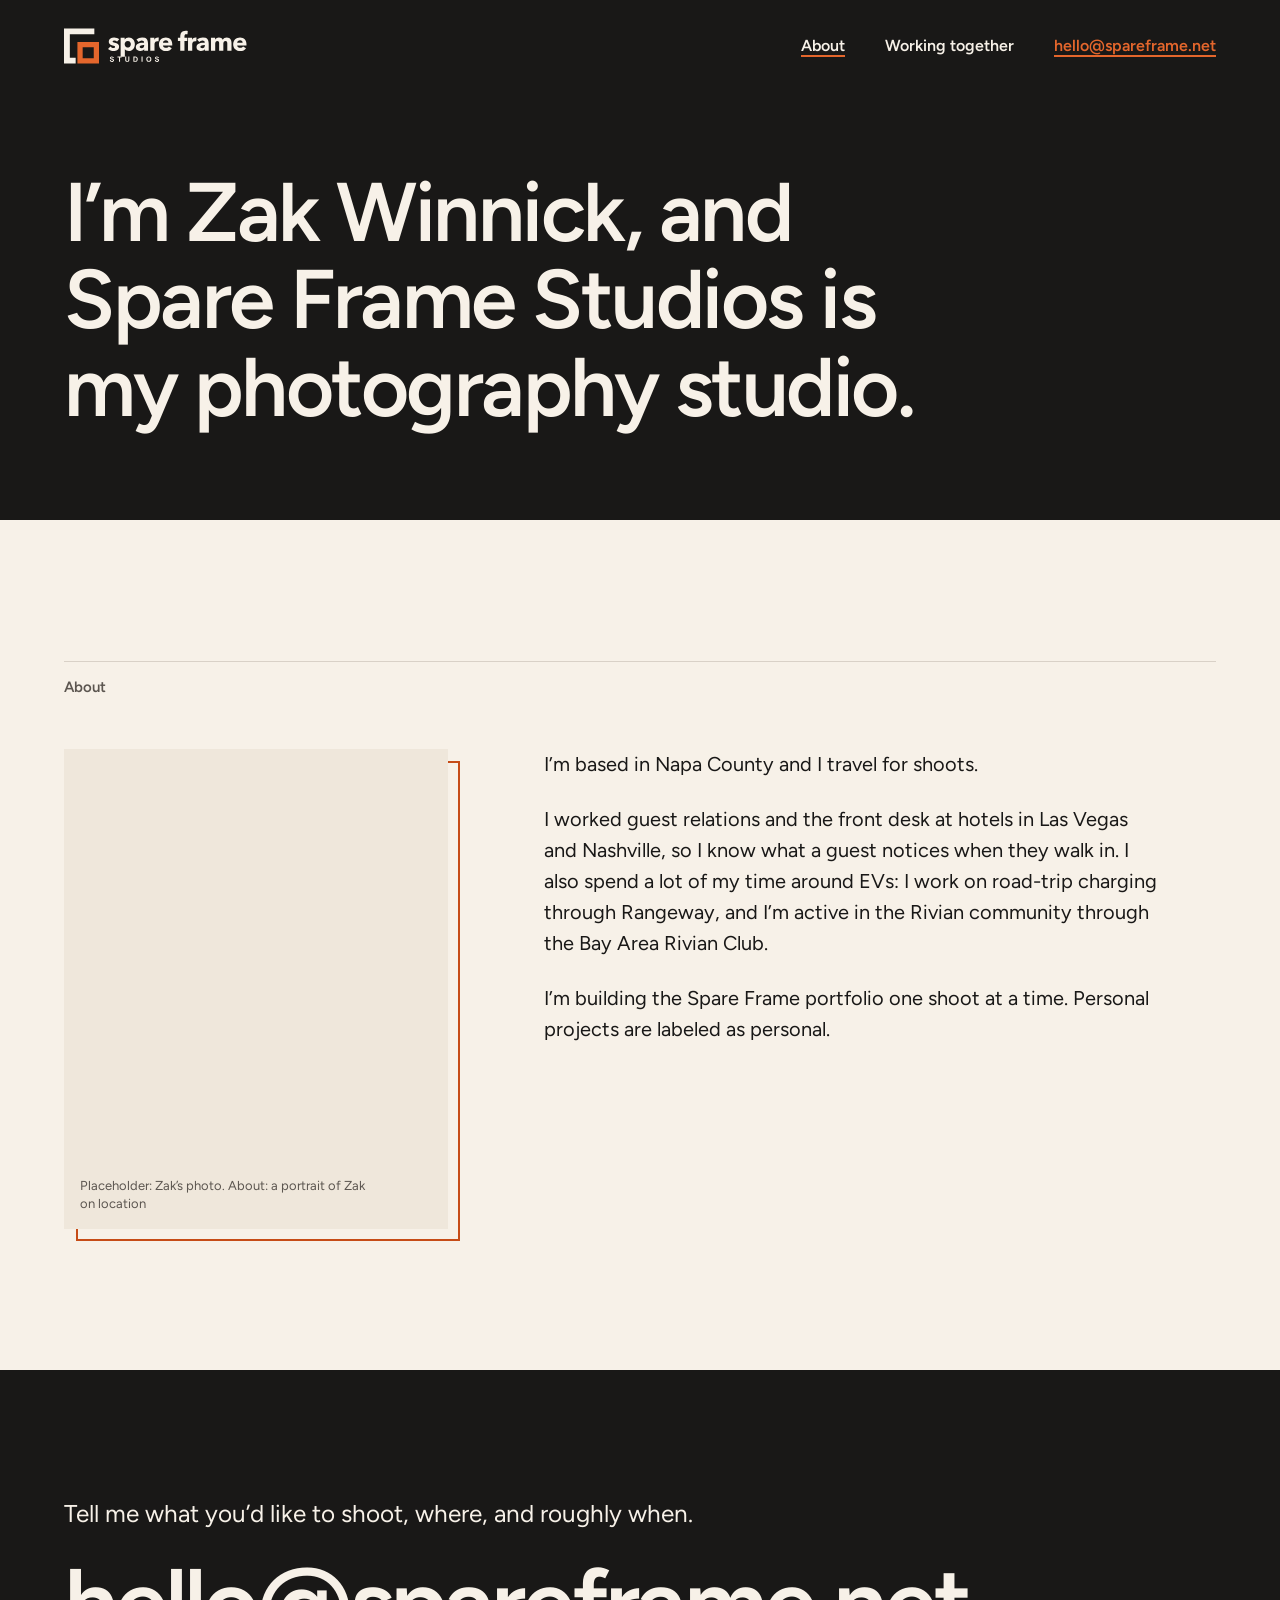
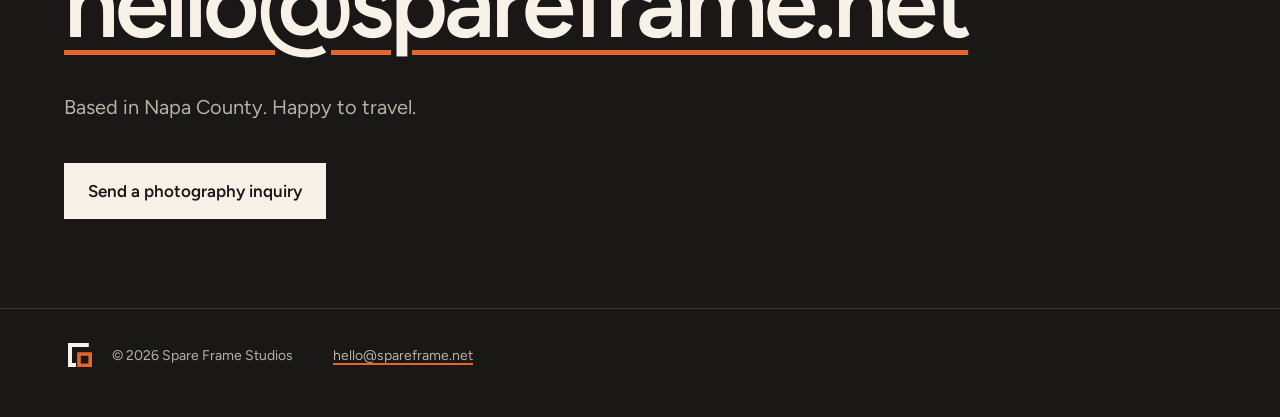
==== about.html @ 6619cd78 "Rebuild photography site as four pages Home, About, Working together (rates) and Work (unlinked, noi" ====
<!doctype html>
<html lang="en">
<head>
<meta charset="utf-8">
<meta name="viewport" content="width=device-width, initial-scale=1">
<meta name="theme-color" content="#191817">
<title>About | Spare Frame Studios</title>
<meta name="description" content="Zak Winnick is the photographer behind Spare Frame Studios. Based in Napa County, traveling for shoots.">
<meta property="og:title" content="About | Spare Frame Studios">
<meta property="og:description" content="Zak Winnick is the photographer behind Spare Frame Studios. Based in Napa County, traveling for shoots.">
<meta property="og:type" content="website">
<meta property="og:url" content="https://spareframe.net/about.html">
<link rel="canonical" href="https://spareframe.net/about.html">
<link rel="icon" href="assets/favicon.svg" type="image/svg+xml">
<link rel="alternate icon" href="assets/favicon.ico" sizes="any">
<link rel="apple-touch-icon" href="assets/apple-touch-icon.png">
<link rel="preload" href="assets/fonts/figtree.woff2" as="font" type="font/woff2" crossorigin>
<link rel="stylesheet" href="photography.css">
</head>
<body class="sf">
<a class="skip" href="#main">Skip to content</a>

<!-- Photo slots. Each empty slot is a <figure class="slot" data-slot="subject" aria-hidden="true"> holding a <div> with a label.
     To fill one: replace the whole <div>...</div> with <img src="assets/photos/..." alt="what the photo shows">, and remove aria-hidden.
     Add loading="lazy" to every photo below the top of the page. -->

<div class="ground" data-theme="dark">
  <header class="wrap head">
    <a class="head-logo" href="index.html" aria-label="Spare Frame Studios home"><img src="assets/logo-reverse.svg" alt="" width="194" height="38"></a>
    <nav class="head-nav" aria-label="Main">
      <a href="about.html" aria-current="page">About</a>
      <a href="working-together.html">Working together</a>
    </nav>
    <a class="head-mail" href="mailto:hello@spareframe.net">hello@spareframe.net</a>
  </header>

  <section class="wrap page-head" id="top">
    <h1 class="sf-display">I’m Zak Winnick, and Spare Frame Studios is my photography studio.</h1>
  </section>
</div>

<main id="main">
  <section class="wrap sec" aria-labelledby="about-title">
    <h2 class="sf-label" id="about-title">About</h2>
    <div class="about-grid">
      <figure class="slot slot--portrait" data-slot="About: a portrait of Zak on location" aria-hidden="true"><div><span>Placeholder: Zak’s photo. About: a portrait of Zak on location</span></div></figure>
      <div class="about-text">
        <p>I’m based in Napa County and I travel for shoots.</p>
        <p>I worked guest relations and the front desk at hotels in Las Vegas and Nashville, so I know what a guest notices when they walk in. I also spend a lot of my time around EVs: I work on road-trip charging through Rangeway, and I’m active in the Rivian community through the Bay Area Rivian Club.</p>
        <p>I’m building the Spare Frame portfolio one shoot at a time. Personal projects are labeled as personal.</p>
      </div>
    </div>
  </section>
</main>

<div class="ground contact-ground" data-theme="dark">
  <section class="wrap contact" aria-labelledby="contact-title">
    <h2 class="sf-step" id="contact-title">Tell me what you’d like to shoot, where, and roughly when.</h2>
    <a class="sf-email" href="mailto:hello@spareframe.net?subject=Photography%20inquiry">hello@spareframe.net</a>
    <p class="near">Based in Napa County. Happy to travel.</p>
    <a class="btn" href="https://studio.spareframe.net/">Send a photography inquiry</a>
  </section>
  <footer class="wrap foot sf-small">
    <div class="foot-brand"><img src="assets/mark-reverse.svg" alt="" width="32" height="32"><span>© 2026 Spare Frame Studios</span></div>
    <a href="mailto:hello@spareframe.net">hello@spareframe.net</a>
  </footer>
</div>
</body>
</html>
---- photography.css ----
/* Spare Frame Studios: photography site. The first block is the brand tokens, generated from the design system; the rest is the page. */
@font-face { font-family: "Figtree"; src: url("assets/fonts/figtree.woff2") format("woff2"); font-weight: 300 900; font-style: normal; font-display: swap; }
:root, [data-theme="light"] {
  --ink: #191817;
  --cream: #f7f1e8;
  --orange: #c64c17;
  --orange-light: #e4662c;
  --surface: var(--cream);
  --surface-raised: #efe7db;
  --text: var(--ink);
  --text-muted: #5c5650;
  --accent: var(--orange);
  --on-accent: #ffffff;
  --rule: #d9d1c7;
  --focus: var(--orange);
}
[data-theme="dark"] {
  --surface: var(--ink);
  --surface-raised: #24221f;
  --text: var(--cream);
  --text-muted: #b9b0a4;
  --accent: var(--orange-light);
  --on-accent: var(--ink);
  --rule: #3a3734;
  --focus: var(--orange-light);
}
:root {
  --space-1: 4px;
  --space-2: 8px;
  --space-3: 16px;
  --space-4: 24px;
  --space-5: 40px;
  --space-6: 64px;
  --space-7: 104px;
  --space-8: 160px;
  --radius-none: 0px;
  --radius-md: 8px;
  --line-hair: 1px;
  --line-control: 2px;
  --line-rule: 8px;
  --line-frame: 12px;
  --font-sans: Figtree, "Avenir Next", Avenir, Arial, sans-serif;
}
.sf-display { font-family: var(--font-sans); font-size: 88px; line-height: 1.05; font-weight: 600; letter-spacing: -0.03em; }
.sf-email { font-family: var(--font-sans); font-size: 112px; line-height: 1; font-weight: 600; letter-spacing: -0.04em; }
.sf-lead-2 { font-family: var(--font-sans); font-size: 48px; line-height: 1.04; font-weight: 600; letter-spacing: -0.028em; }
.sf-lead-3 { font-family: var(--font-sans); font-size: 28px; line-height: 1.15; font-weight: 600; letter-spacing: -0.015em; }
.sf-quote { font-family: var(--font-sans); font-size: 46px; line-height: 1.16; font-weight: 500; letter-spacing: -0.022em; }
.sf-body { font-family: var(--font-sans); font-size: 20px; line-height: 1.55; font-weight: 400; }
.sf-step { font-family: var(--font-sans); font-size: 26px; line-height: 1.35; font-weight: 400; }
.sf-label { font-family: var(--font-sans); font-size: 15px; line-height: 1.3; font-weight: 600; }
.sf-small { font-family: var(--font-sans); font-size: 14px; line-height: 1.5; font-weight: 400; }

/* Spare Frame Studios: photography site. Components. Tokens come first in photography.css. */
.sf, .sf *, .sf *::before, .sf *::after { box-sizing: border-box; }
html { overflow-x: clip; }
.sf { margin: 0; background: var(--surface); color: var(--text); font-family: var(--font-sans); font-size: 20px; line-height: 1.55; -webkit-font-smoothing: antialiased; text-rendering: optimizeLegibility; overflow-x: clip; --pad: clamp(20px, 5vw, var(--space-6)); --gap: clamp(72px, 11vw, var(--space-8)); --cross: clamp(72px, 12vw, 176px); }
.sf img { display: block; max-width: 100%; }
:where(.sf) a { color: inherit; text-decoration: underline; text-decoration-color: var(--accent); text-decoration-thickness: 2px; text-underline-offset: .22em; }
:where(.sf) :where(h1, h2, h3, p, ol, ul, figure) { margin: 0; }
.sf :focus-visible { outline: var(--line-control) solid var(--focus); outline-offset: 3px; }
.ground { background: var(--surface); color: var(--text); }
.wrap { max-width: 1440px; margin-inline: auto; padding-inline: var(--pad); }
.skip { position: absolute; left: var(--space-3); top: -80px; z-index: 10; padding: var(--space-3) var(--space-4); background: var(--cream); color: var(--ink); font-weight: 600; }
.skip:focus { top: var(--space-3); }

/* Fluid sizes that top out at the token values */
.sf-display { font-size: clamp(2.5rem, 6.5vw, 5.5rem); text-wrap: balance; }
.sf-email { font-size: clamp(1.5rem, 7.6vw, 7rem); }
.sf-lead-2 { font-size: clamp(1.75rem, 3.5vw, 3rem); }
.sf-lead-3 { font-size: clamp(1.3rem, 2vw, 1.75rem); }
.sf-quote { font-size: clamp(1.6rem, 3.3vw, 2.875rem); text-wrap: pretty; }
.sf-step { font-size: clamp(1.2rem, 1.9vw, 1.625rem); }
.sf-label { color: var(--text-muted); }

/* Photo frame: a fixed-ratio slot with the offset line behind it, like the mark. Until a photo drops in it shows a flat face and a small label. */
.slot { position: relative; aspect-ratio: 3 / 2; }
.slot--portrait { aspect-ratio: 4 / 5; }
.slot::before { content: ""; position: absolute; inset: 0; border: var(--line-control) solid var(--accent); transform: translate(var(--line-frame), var(--line-frame)); }
.slot > * { position: relative; width: 100%; height: 100%; background: var(--surface-raised); object-fit: cover; }
.slot > div { display: flex; align-items: flex-end; padding: var(--space-3); }
.slot span { max-width: 22em; font-size: 13px; line-height: 1.4; color: var(--text-muted); }

/* Header: the logo, two page links and the address. No menu button; on phones the links drop to a second row. */
.head { display: flex; flex-wrap: wrap; align-items: center; justify-content: space-between; gap: 0 var(--space-5); padding-block: var(--space-4); }
.head-logo { display: block; line-height: 0; }
.head-logo img { height: 38px; width: auto; }
.head-nav { display: flex; flex-wrap: wrap; align-items: center; gap: 0 var(--space-5); margin-left: auto; }
.head-nav, .head-mail { font-size: 16px; font-weight: 600; }
.head-nav a, .head-mail { display: inline-flex; align-items: center; min-height: 44px; }
.head-nav a { text-decoration-color: transparent; }
.head-nav a:hover, .head-nav a[aria-current="page"] { text-decoration-color: var(--accent); }
.head-mail { color: var(--accent); }

/* Inner pages open with the header and one headline on ink */
.page-head { padding-block: clamp(40px, 6vw, 88px) clamp(48px, 7vw, 104px); }
.page-head h1 { max-width: 14em; }

/* Hero: the line, the intro, then one band of three photos that crosses from the ink onto the cream */
.hero { display: flow-root; padding-top: clamp(40px, 6vw, 88px); }
.hero .sf-label { color: var(--accent); margin-bottom: var(--space-4); }
.hero h1 { max-width: 13em; }
.hero-text { max-width: 31em; margin-top: clamp(28px, 3.5vw, 48px); }
.btn { display: inline-flex; align-items: center; justify-content: center; min-height: 56px; margin-top: var(--space-5); padding: 0 var(--space-4); background: var(--text); color: var(--surface); font-size: 17px; font-weight: 600; text-decoration: none; transition: background-color .2s ease; }
.btn:hover { background: var(--accent); color: var(--on-accent); }
.strip { position: relative; display: grid; grid-template-columns: repeat(3, minmax(0, 1fr)); margin-top: clamp(48px, 6vw, 88px); margin-bottom: calc(-1 * var(--cross)); }
.strip::before { content: ""; position: absolute; inset: 0; border: var(--line-control) solid var(--accent); transform: translate(var(--line-frame), var(--line-frame)); }
.strip .slot { aspect-ratio: 4 / 5; }
.strip .slot::before { content: none; }

/* Sections on cream */
.sec { padding-top: var(--gap); }
.sec > .sf-label { display: block; padding-top: var(--space-3); border-top: var(--line-hair) solid var(--rule); margin-bottom: clamp(28px, 4vw, 56px); }
.after-hero { padding-top: calc(var(--gap) + var(--cross)); }

/* What I shoot: three chapters of equal weight, the photo alternating sides like a photo book */
.chapters { list-style: none; padding: 0; display: grid; gap: clamp(64px, 8vw, 128px); }
.chapter { display: grid; grid-template-columns: minmax(0, 5fr) minmax(0, 7fr); gap: var(--space-6); align-items: center; }
.chapter--flip { grid-template-columns: minmax(0, 7fr) minmax(0, 5fr); }
.chapter--flip .slot { order: -1; }
.chapter-num { display: block; font-size: clamp(3rem, 6vw, 5.5rem); font-weight: 600; line-height: 1; letter-spacing: -0.04em; color: var(--accent); }
.chapter h3 { margin-top: var(--space-3); }
.chapter p { max-width: 27em; margin-top: var(--space-3); }
.chapter p + p { color: var(--text-muted); }
.films { margin-top: clamp(56px, 7vw, 104px); padding-top: var(--space-4); border-top: var(--line-hair) solid var(--rule); font-size: 18px; color: var(--text-muted); }

/* Who I work with */
.who p { max-width: 24em; }

/* About: a portrait frame and three paragraphs */
.about-grid { display: grid; grid-template-columns: minmax(0, 4fr) minmax(0, 1fr) minmax(0, 7fr); align-items: start; }
.about-grid .slot { grid-column: 1; }
.about-text { grid-column: 3; max-width: 31em; }
.about-text p + p { margin-top: 1.2em; }

/* Work: its own page, out of the menu until there are photographs. Three projects of six. */
.project + .project { margin-top: var(--gap); }
.work-title { display: flex; flex-wrap: wrap; align-items: baseline; gap: var(--space-3); margin-bottom: var(--space-5); }
.work-grid { display: grid; grid-template-columns: 1fr 1fr; gap: clamp(28px, 3vw, 44px); }
.work-grid .slot:first-child, .work-grid .slot:last-child { grid-column: 1 / -1; }

/* Working together: three rows and the small print. Rows, not cards. */
.rates { list-style: none; padding: 0; }
.rates li { display: grid; grid-template-columns: minmax(0, 5fr) minmax(0, 7fr); gap: var(--space-2) var(--space-6); align-items: baseline; padding-block: var(--space-4); border-top: var(--line-hair) solid var(--rule); }
.rates li:first-child { border-top: 0; padding-top: 0; }
.rates p { max-width: 30em; }
.fine { max-width: 62ch; margin-top: var(--space-5); padding-top: var(--space-4); border-top: var(--line-hair) solid var(--rule); font-size: 16px; color: var(--text-muted); }

/* How it works: three lines with large orange numerals */
.steps { list-style: none; padding: 0; counter-reset: s; }
.steps li { counter-increment: s; display: grid; grid-template-columns: clamp(64px, 12vw, 200px) minmax(0, 1fr); align-items: baseline; padding-block: var(--space-4); border-top: var(--line-hair) solid var(--rule); }
.steps li:first-child { border-top: 0; padding-top: 0; }
.steps li::before { content: counter(s); font-size: clamp(2.5rem, 5vw, 4rem); font-weight: 600; line-height: 1; letter-spacing: -0.03em; color: var(--accent); }
.steps p { max-width: 30em; }

/* Contact and footer, on ink */
.sf main { padding-bottom: var(--gap); }
.contact { padding-block: clamp(72px, 10vw, 152px) clamp(56px, 7vw, 104px); }
.contact .sf-email { display: inline-block; margin-top: var(--space-4); text-decoration-thickness: .055em; text-underline-offset: .13em; }
.contact .near { margin-top: var(--space-5); color: var(--text-muted); }
.foot { display: flex; flex-wrap: wrap; align-items: center; gap: var(--space-3) var(--space-5); padding-block: var(--space-4) var(--space-5); border-top: var(--line-hair) solid var(--rule); color: var(--text-muted); }
.foot-brand { display: flex; align-items: center; gap: var(--space-3); }
.foot-brand img { width: 32px; height: 32px; }
.foot a { display: inline-flex; align-items: center; min-height: 44px; }

@media (max-width: 820px) {
  .sf { font-size: 18px; }
  .head-logo img { height: 30px; }
  .head-nav, .head-mail { font-size: 15px; }
  .head-nav { gap: 0 var(--space-4); }
  .chapter, .chapter--flip { grid-template-columns: 1fr; gap: var(--space-4); }
  .chapter--flip .slot { order: 0; }
  .chapter .slot { margin-right: var(--line-frame); }
  .about-grid { grid-template-columns: 1fr; gap: var(--space-5); }
  .about-grid .slot { max-width: 78%; }
  .about-text { grid-column: 1; }
  .work-grid { grid-template-columns: 1fr; }
  .work-grid .slot { margin-right: var(--line-frame); }
  .rates li { grid-template-columns: 1fr; }
  .steps li { grid-template-columns: 56px minmax(0, 1fr); }
}

/* Phones: the strip stacks into three full-width photos of equal height */
@media (max-width: 600px) {
  .head { column-gap: var(--space-3); }
  .head-nav { order: 3; flex-basis: 100%; margin-left: 0; }
  .sf { --cross: 0px; }
  .strip { grid-template-columns: 1fr; margin-inline: calc(-1 * var(--pad)); }
  .strip::before { content: none; }
  .strip .slot { aspect-ratio: 3 / 2; }
}

@media (prefers-reduced-motion: reduce) {
  .sf *, .sf *::before, .sf *::after { transition: none !important; }
}
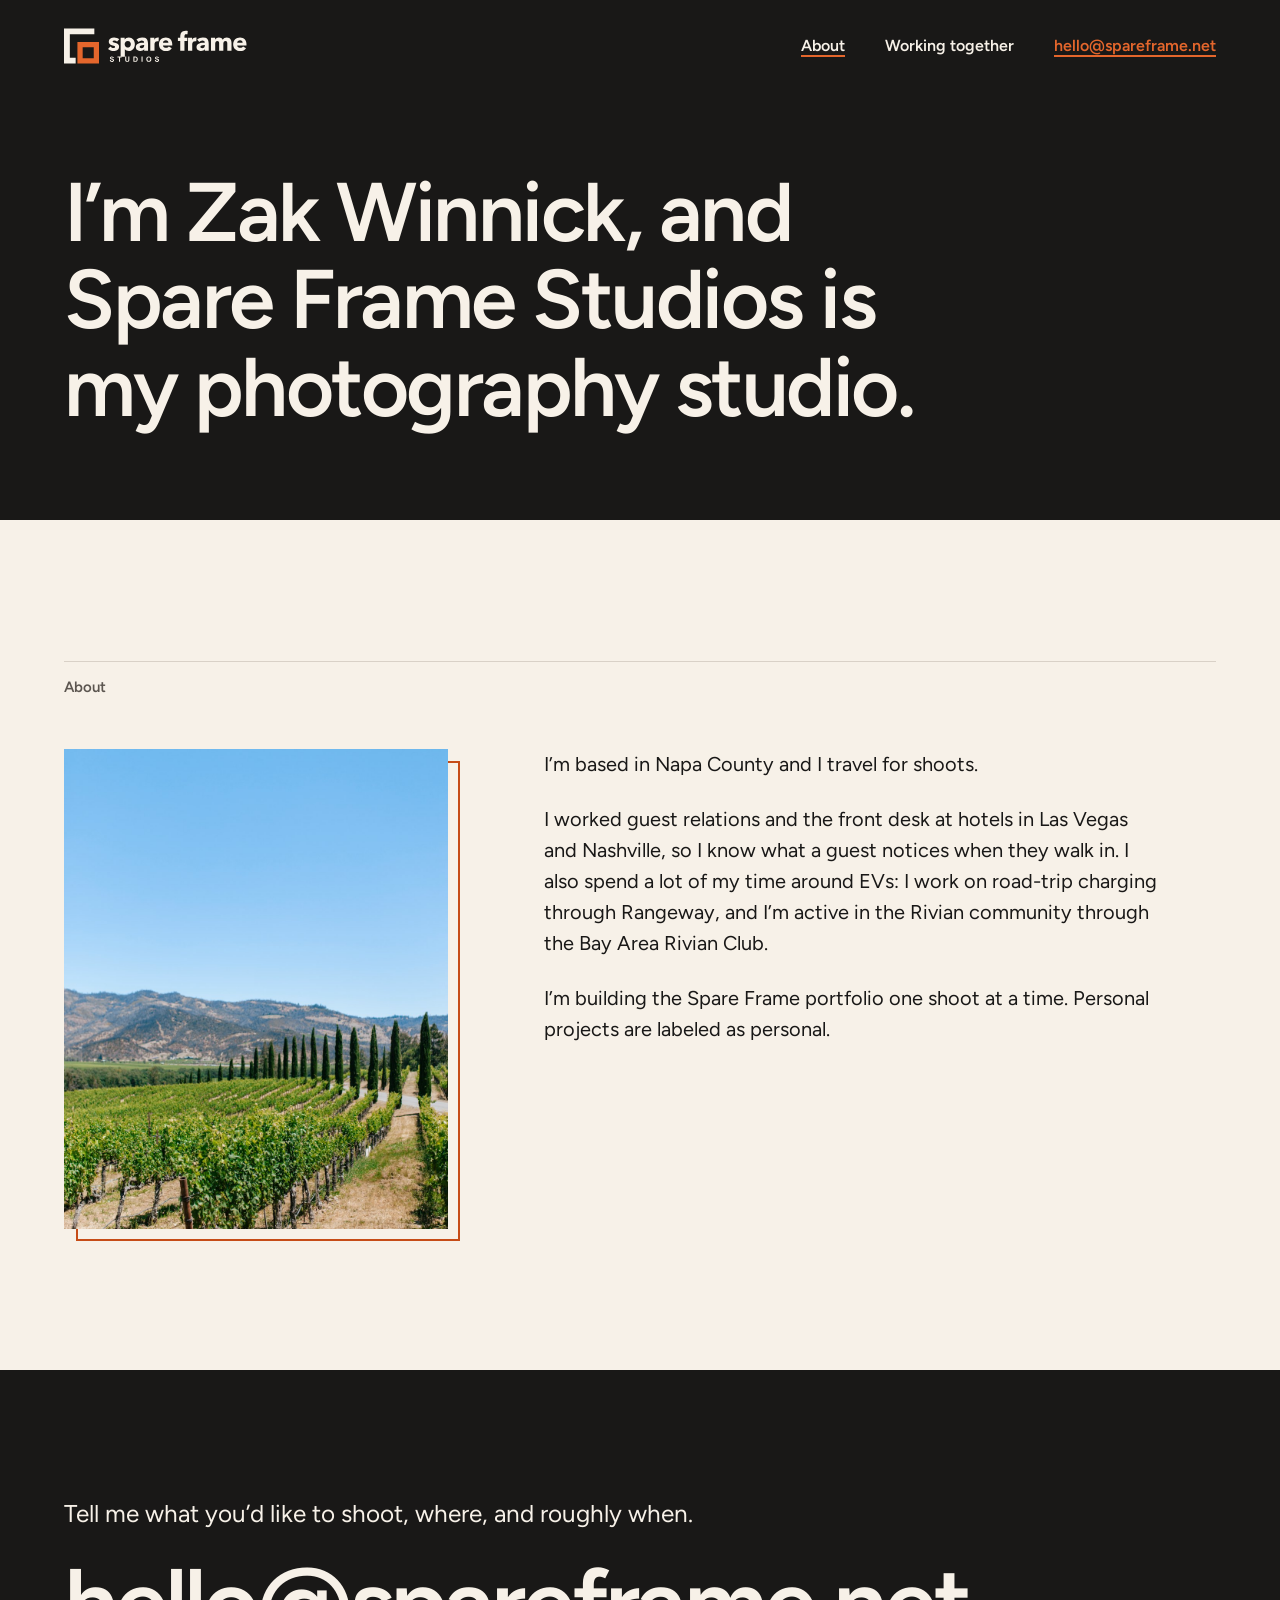
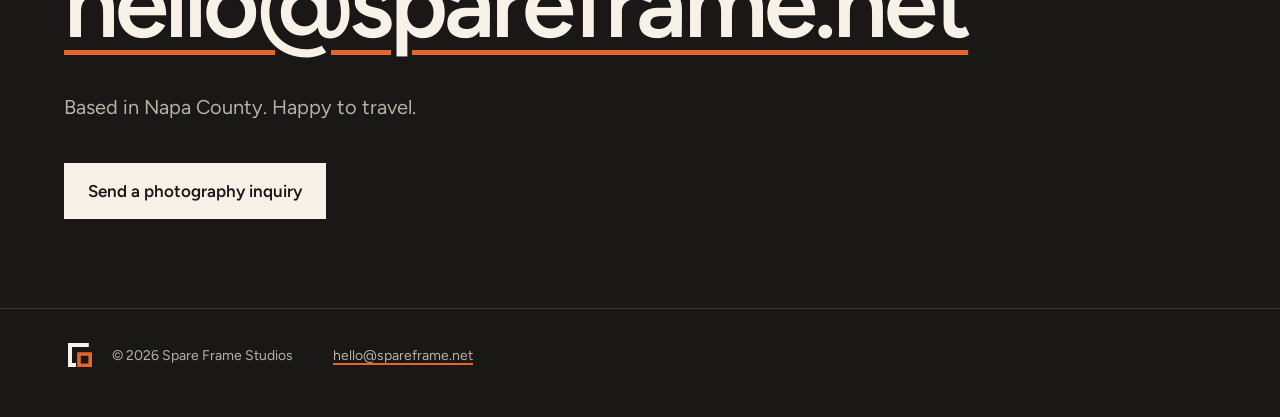
==== commit ff5e13af: "Redesign home page around photographs Split hero with the invitation line and a three-photo band, ch" ====
--- a/about.html
+++ b/about.html
@@ -20,9 +20,7 @@
 <body class="sf">
 <a class="skip" href="#main">Skip to content</a>
 
-<!-- Photo slots. Each empty slot is a <figure class="slot" data-slot="subject" aria-hidden="true"> holding a <div> with a label.
-     To fill one: replace the whole <div>...</div> with <img src="assets/photos/..." alt="what the photo shows">, and remove aria-hidden.
-     Add loading="lazy" to every photo below the top of the page. -->
+<!-- PLACEHOLDER PHOTO: the About image is a stand-in from Unsplash. Replace assets/photos/about.jpg with a portrait of Zak, update the alt text and delete data-placeholder. -->
 
 <div class="ground" data-theme="dark">
   <header class="wrap head">
@@ -43,7 +41,7 @@
   <section class="wrap sec" aria-labelledby="about-title">
     <h2 class="sf-label" id="about-title">About</h2>
     <div class="about-grid">
-      <figure class="slot slot--portrait" data-slot="About: a portrait of Zak on location" aria-hidden="true"><div><span>Placeholder: Zak’s photo. About: a portrait of Zak on location</span></div></figure>
+      <figure class="slot slot--portrait" data-slot="About: a portrait of Zak on location" data-placeholder="Unsplash: Lisha Riabinina"><img src="assets/photos/about.jpg" alt="Vineyard rows running toward hills in Napa Valley" width="1000" height="1250" loading="lazy" decoding="async"></figure>
       <div class="about-text">
         <p>I’m based in Napa County and I travel for shoots.</p>
         <p>I worked guest relations and the front desk at hotels in Las Vegas and Nashville, so I know what a guest notices when they walk in. I also spend a lot of my time around EVs: I work on road-trip charging through Rangeway, and I’m active in the Rivian community through the Bay Area Rivian Club.</p>
--- a/photography.css
+++ b/photography.css
@@ -54,7 +54,7 @@
 /* Spare Frame Studios: photography site. Components. Tokens come first in photography.css. */
 .sf, .sf *, .sf *::before, .sf *::after { box-sizing: border-box; }
 html { overflow-x: clip; }
-.sf { margin: 0; background: var(--surface); color: var(--text); font-family: var(--font-sans); font-size: 20px; line-height: 1.55; -webkit-font-smoothing: antialiased; text-rendering: optimizeLegibility; overflow-x: clip; --pad: clamp(20px, 5vw, var(--space-6)); --gap: clamp(72px, 11vw, var(--space-8)); --cross: clamp(72px, 12vw, 176px); }
+.sf { margin: 0; background: var(--surface); color: var(--text); font-family: var(--font-sans); font-size: 20px; line-height: 1.55; -webkit-font-smoothing: antialiased; text-rendering: optimizeLegibility; overflow-x: clip; --pad: clamp(20px, 5vw, var(--space-6)); --gap: clamp(72px, 11vw, var(--space-8)); --cross: clamp(96px, 13vw, 200px); --key: 56px; }
 .sf img { display: block; max-width: 100%; }
 :where(.sf) a { color: inherit; text-decoration: underline; text-decoration-color: var(--accent); text-decoration-thickness: 2px; text-underline-offset: .22em; }
 :where(.sf) :where(h1, h2, h3, p, ol, ul, figure) { margin: 0; }
@@ -96,36 +96,48 @@
 .page-head { padding-block: clamp(40px, 6vw, 88px) clamp(48px, 7vw, 104px); }
 .page-head h1 { max-width: 14em; }
 
-/* Hero: the line, the intro, then one band of three photos that crosses from the ink onto the cream */
-.hero { display: flow-root; padding-top: clamp(40px, 6vw, 88px); }
+/* Hero: the invitation on the left, one band of three tall photographs on the right, crossing from the ink onto the cream */
+.hero { display: grid; grid-template-columns: minmax(0, 5fr) minmax(0, 7fr); gap: clamp(32px, 5vw, 88px); align-items: end; padding-top: clamp(24px, 3vw, 48px); }
+.hero-copy { padding-bottom: clamp(40px, 5vw, 80px); }
 .hero .sf-label { color: var(--accent); margin-bottom: var(--space-4); }
-.hero h1 { max-width: 13em; }
-.hero-text { max-width: 31em; margin-top: clamp(28px, 3.5vw, 48px); }
+.hero h1 { font-size: clamp(1.75rem, 3.15vw, 3rem); line-height: 1.12; font-weight: 500; letter-spacing: -0.025em; text-wrap: pretty; }
+.hero h1 em { font-style: normal; color: var(--accent); }
 .btn { display: inline-flex; align-items: center; justify-content: center; min-height: 56px; margin-top: var(--space-5); padding: 0 var(--space-4); background: var(--text); color: var(--surface); font-size: 17px; font-weight: 600; text-decoration: none; transition: background-color .2s ease; }
 .btn:hover { background: var(--accent); color: var(--on-accent); }
-.strip { position: relative; display: grid; grid-template-columns: repeat(3, minmax(0, 1fr)); margin-top: clamp(48px, 6vw, 88px); margin-bottom: calc(-1 * var(--cross)); }
-.strip::before { content: ""; position: absolute; inset: 0; border: var(--line-control) solid var(--accent); transform: translate(var(--line-frame), var(--line-frame)); }
-.strip .slot { aspect-ratio: 4 / 5; }
+.hero-photos { margin-right: calc(-1 * var(--pad)); margin-bottom: calc(-1 * var(--cross)); }
+.strip { display: grid; grid-template-columns: repeat(3, minmax(0, 1fr)); height: clamp(420px, 72vh, 760px); }
+.strip .slot { aspect-ratio: auto; height: 100%; min-height: 0; }
 .strip .slot::before { content: none; }
+.strip-key { list-style: none; padding: 0; display: grid; grid-template-columns: repeat(3, minmax(0, 1fr)); height: var(--key); align-items: center; color: var(--ink); }
+.strip-key a { display: inline-flex; align-items: center; gap: var(--space-2); min-height: 44px; font-weight: 600; text-decoration-color: transparent; }
+.strip-key a:hover { text-decoration-color: var(--orange); }
+.strip-key span { color: #5c5650; font-weight: 400; font-variant-numeric: tabular-nums; }
 
 /* Sections on cream */
 .sec { padding-top: var(--gap); }
 .sec > .sf-label { display: block; padding-top: var(--space-3); border-top: var(--line-hair) solid var(--rule); margin-bottom: clamp(28px, 4vw, 56px); }
-.after-hero { padding-top: calc(var(--gap) + var(--cross)); }
-
-/* What I shoot: three chapters of equal weight, the photo alternating sides like a photo book */
-.chapters { list-style: none; padding: 0; display: grid; gap: clamp(64px, 8vw, 128px); }
-.chapter { display: grid; grid-template-columns: minmax(0, 5fr) minmax(0, 7fr); gap: var(--space-6); align-items: center; }
-.chapter--flip { grid-template-columns: minmax(0, 7fr) minmax(0, 5fr); }
-.chapter--flip .slot { order: -1; }
-.chapter-num { display: block; font-size: clamp(3rem, 6vw, 5.5rem); font-weight: 600; line-height: 1; letter-spacing: -0.04em; color: var(--accent); }
-.chapter h3 { margin-top: var(--space-3); }
-.chapter p { max-width: 27em; margin-top: var(--space-3); }
+
+/* What I shoot: a statement, then three chapters of equal weight. Each is one large photograph, a smaller second one and a few lines, the big photo alternating sides like a photo book. */
+.shoot { padding-top: calc(var(--gap) + var(--cross)); }
+.shoot-head { display: grid; grid-template-columns: minmax(0, 7fr) minmax(0, 5fr); gap: var(--space-6); align-items: end; margin-bottom: clamp(64px, 8vw, 128px); }
+.shoot-intro { max-width: 30em; font-size: 18px; }
+.chapters { list-style: none; padding: 0; display: grid; gap: clamp(72px, 9vw, 144px); }
+.chapter { display: grid; grid-template-columns: minmax(0, 8fr) minmax(0, 4fr); gap: clamp(32px, 4vw, 64px); align-items: stretch; scroll-margin-top: var(--space-5); }
+.chapter--flip { grid-template-columns: minmax(0, 4fr) minmax(0, 8fr); }
+.chapter--flip > .slot { order: 2; }
+.chapter-side { display: flex; flex-direction: column; justify-content: space-between; gap: var(--space-5); }
+.chapter-num { display: flex; align-items: center; gap: var(--space-3); font-size: 15px; font-weight: 600; color: var(--text-muted); font-variant-numeric: tabular-nums; }
+.chapter-num::after { content: ""; width: 40px; height: var(--line-control); background: var(--accent); }
+.chapter h3 { margin-top: var(--space-4); font-size: clamp(1.75rem, 2.6vw, 2.5rem); }
+.chapter p { margin-top: var(--space-3); font-size: 18px; }
 .chapter p + p { color: var(--text-muted); }
-.films { margin-top: clamp(56px, 7vw, 104px); padding-top: var(--space-4); border-top: var(--line-hair) solid var(--rule); font-size: 18px; color: var(--text-muted); }
-
-/* Who I work with */
-.who p { max-width: 24em; }
+.slot--side::before { content: none; }
+.films { margin-top: clamp(64px, 8vw, 128px); padding-top: var(--space-4); border-top: var(--line-hair) solid var(--rule); font-size: 18px; color: var(--text-muted); }
+
+/* A wide photograph across the full page before the contact block */
+.band { margin: 0; aspect-ratio: 21 / 9; min-height: 260px; max-height: 78vh; width: 100%; overflow: hidden; background: var(--ink); }
+.band img { width: 100%; height: 100%; object-fit: cover; }
+.band > div { display: flex; align-items: flex-end; height: 100%; padding: var(--space-4); background: var(--surface-raised); }
 
 /* About: a portrait frame and three paragraphs */
 .about-grid { display: grid; grid-template-columns: minmax(0, 4fr) minmax(0, 1fr) minmax(0, 7fr); align-items: start; }
@@ -163,14 +175,24 @@
 .foot-brand img { width: 32px; height: 32px; }
 .foot a { display: inline-flex; align-items: center; min-height: 44px; }
 
+@media (max-width: 1000px) {
+  .hero { grid-template-columns: 1fr; gap: 0; }
+  .hero h1 { font-size: clamp(1.75rem, 5.2vw, 3rem); max-width: 20em; }
+  .hero-photos { margin-left: calc(-1 * var(--pad)); }
+  .strip { height: clamp(300px, 78vw, 620px); }
+  .strip-key { padding-inline: var(--pad); }
+  .shoot-head { grid-template-columns: 1fr; gap: var(--space-4); align-items: start; }
+  .chapter, .chapter--flip { grid-template-columns: 1fr; gap: var(--space-5); }
+  .chapter--flip > .slot { order: 0; }
+  .chapter > .slot { margin-right: var(--line-frame); }
+  .chapter-side { display: grid; grid-template-columns: minmax(0, 7fr) minmax(0, 5fr); align-items: end; }
+}
+
 @media (max-width: 820px) {
-  .sf { font-size: 18px; }
+  .sf { font-size: 18px; --cross: 72px; }
   .head-logo img { height: 30px; }
   .head-nav, .head-mail { font-size: 15px; }
   .head-nav { gap: 0 var(--space-4); }
-  .chapter, .chapter--flip { grid-template-columns: 1fr; gap: var(--space-4); }
-  .chapter--flip .slot { order: 0; }
-  .chapter .slot { margin-right: var(--line-frame); }
   .about-grid { grid-template-columns: 1fr; gap: var(--space-5); }
   .about-grid .slot { max-width: 78%; }
   .about-text { grid-column: 1; }
@@ -180,14 +202,12 @@
   .steps li { grid-template-columns: 56px minmax(0, 1fr); }
 }
 
-/* Phones: the strip stacks into three full-width photos of equal height */
 @media (max-width: 600px) {
   .head { column-gap: var(--space-3); }
   .head-nav { order: 3; flex-basis: 100%; margin-left: 0; }
-  .sf { --cross: 0px; }
-  .strip { grid-template-columns: 1fr; margin-inline: calc(-1 * var(--pad)); }
-  .strip::before { content: none; }
-  .strip .slot { aspect-ratio: 3 / 2; }
+  .chapter-side { grid-template-columns: 1fr; }
+  .slot--side { display: none; }
+  .band { aspect-ratio: 4 / 3; }
 }
 
 @media (prefers-reduced-motion: reduce) {
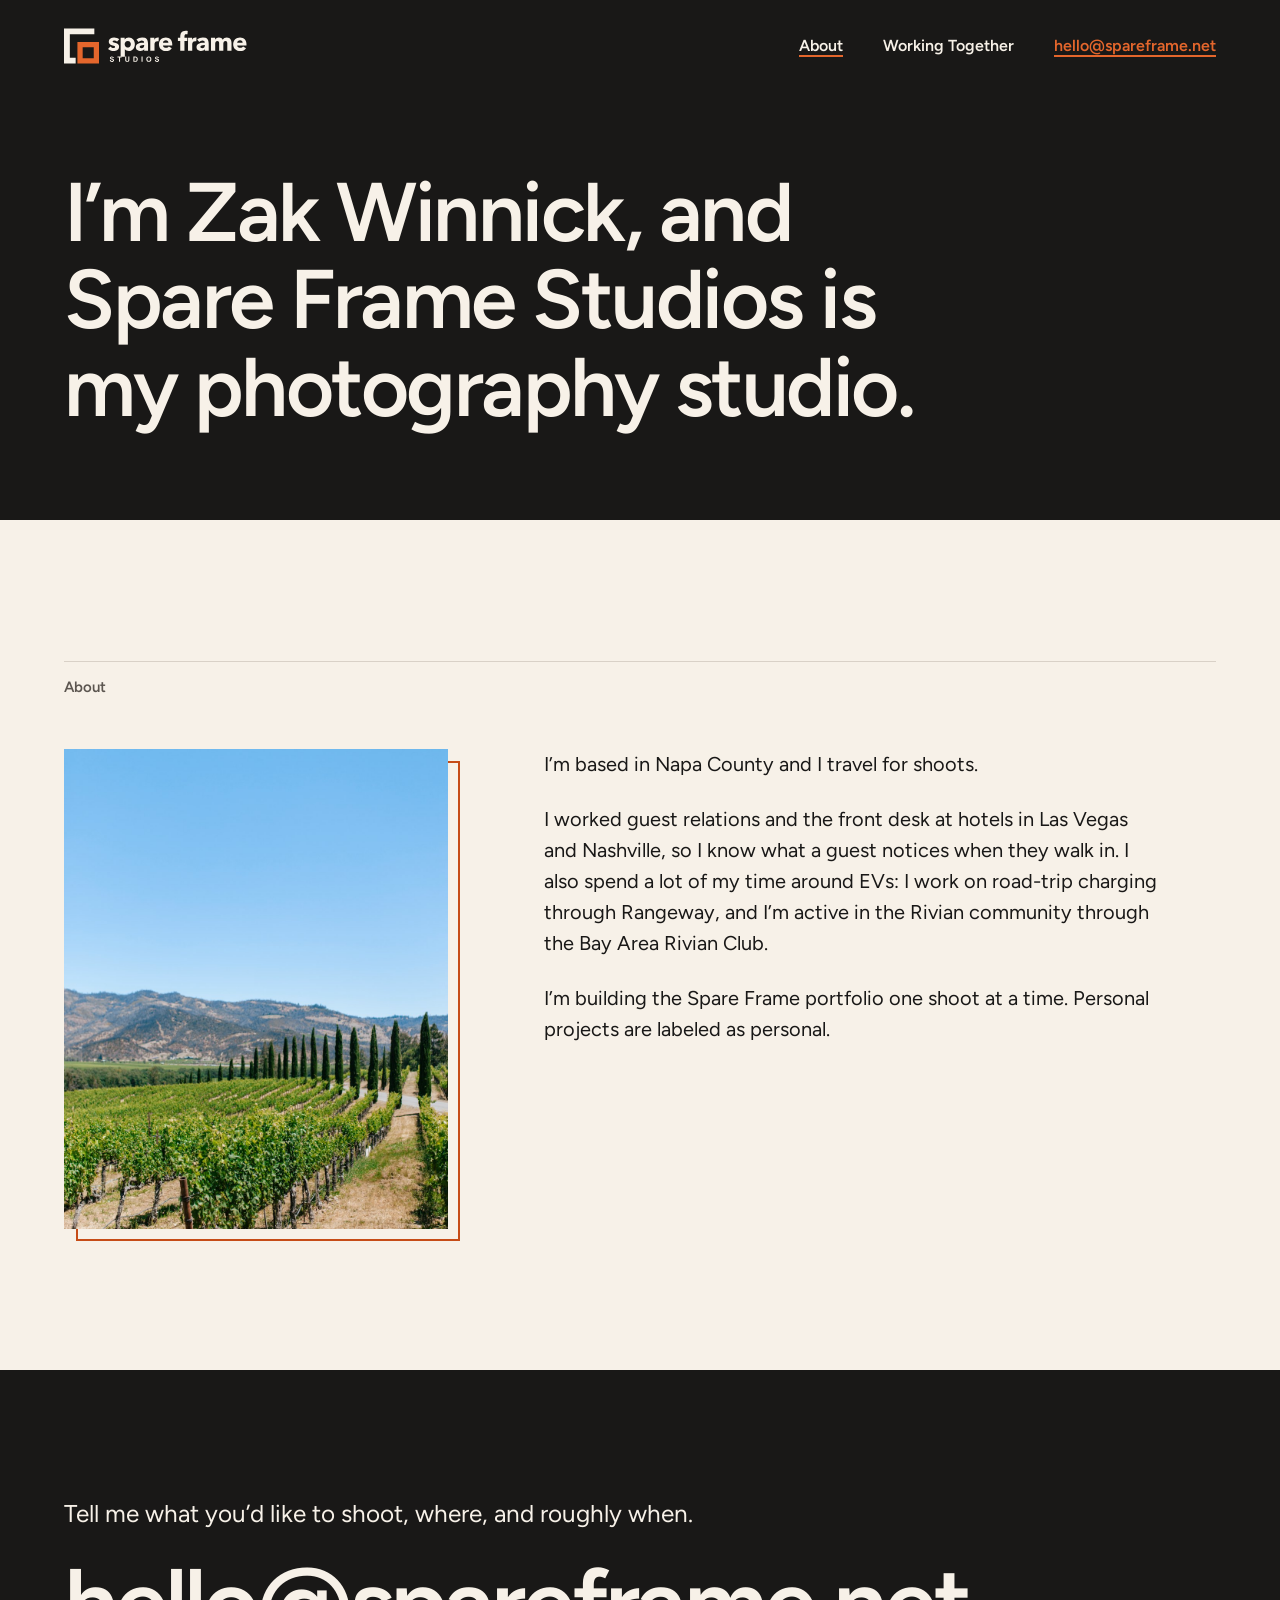
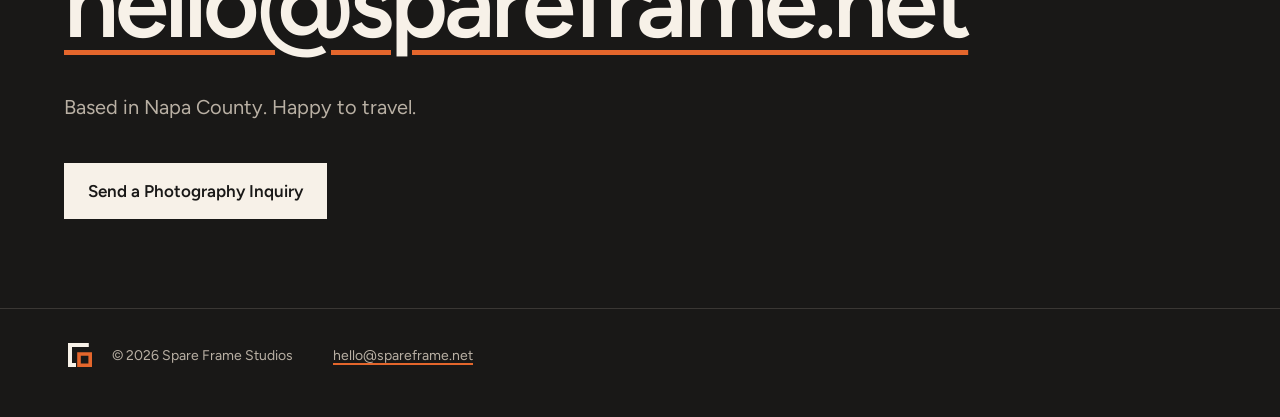
==== commit aa293e97: "Title case headings, labels, links and buttons; recrop hospitality detail photo Co-Authored-By: Clau" ====
--- a/about.html
+++ b/about.html
@@ -18,16 +18,16 @@
 <link rel="stylesheet" href="photography.css">
 </head>
 <body class="sf">
-<a class="skip" href="#main">Skip to content</a>
+<a class="skip" href="#main">Skip to Content</a>
 
 <!-- PLACEHOLDER PHOTO: the About image is a stand-in from Unsplash. Replace assets/photos/about.jpg with a portrait of Zak, update the alt text and delete data-placeholder. -->
 
 <div class="ground" data-theme="dark">
   <header class="wrap head">
-    <a class="head-logo" href="index.html" aria-label="Spare Frame Studios home"><img src="assets/logo-reverse.svg" alt="" width="194" height="38"></a>
+    <a class="head-logo" href="index.html" aria-label="Spare Frame Studios Home"><img src="assets/logo-reverse.svg" alt="" width="194" height="38"></a>
     <nav class="head-nav" aria-label="Main">
       <a href="about.html" aria-current="page">About</a>
-      <a href="working-together.html">Working together</a>
+      <a href="working-together.html">Working Together</a>
     </nav>
     <a class="head-mail" href="mailto:hello@spareframe.net">hello@spareframe.net</a>
   </header>
@@ -56,7 +56,7 @@
     <h2 class="sf-step" id="contact-title">Tell me what you’d like to shoot, where, and roughly when.</h2>
     <a class="sf-email" href="mailto:hello@spareframe.net?subject=Photography%20inquiry">hello@spareframe.net</a>
     <p class="near">Based in Napa County. Happy to travel.</p>
-    <a class="btn" href="https://studio.spareframe.net/">Send a photography inquiry</a>
+    <a class="btn" href="https://studio.spareframe.net/">Send a Photography Inquiry</a>
   </section>
   <footer class="wrap foot sf-small">
     <div class="foot-brand"><img src="assets/mark-reverse.svg" alt="" width="32" height="32"><span>© 2026 Spare Frame Studios</span></div>
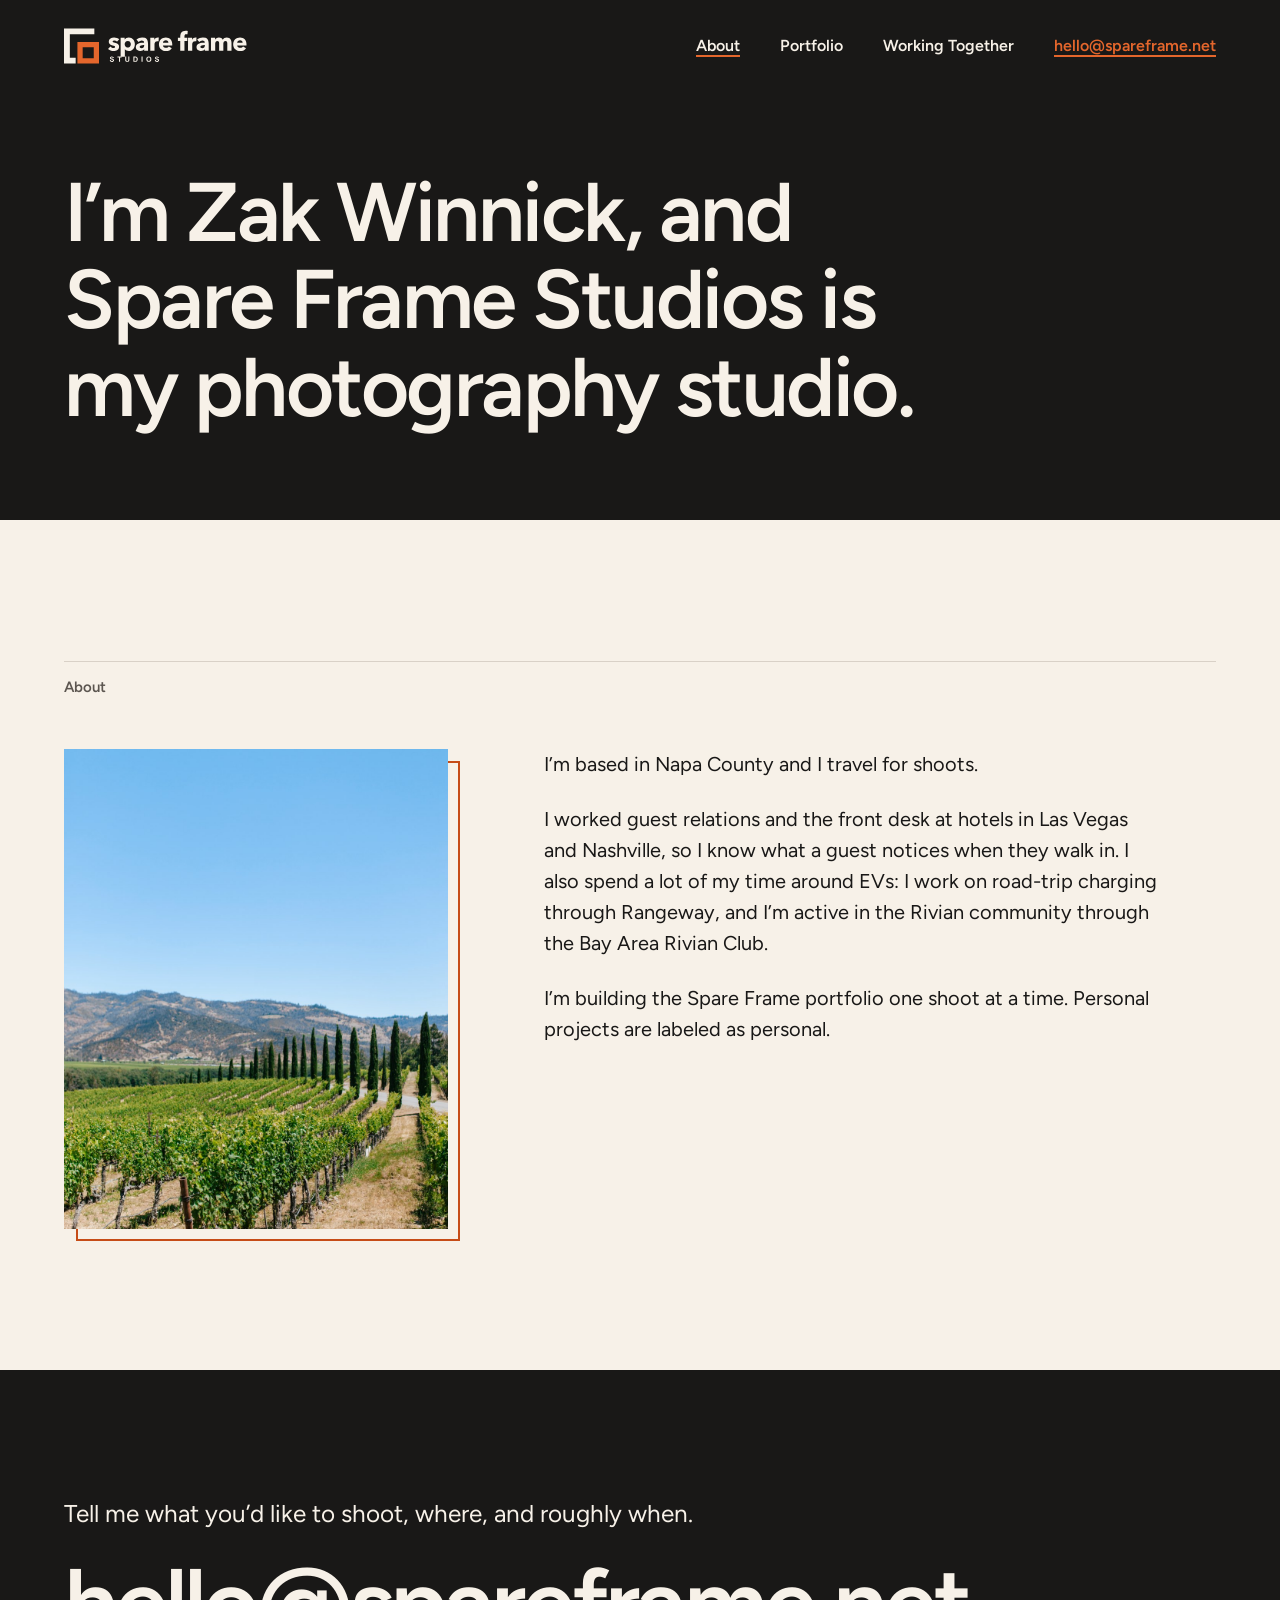
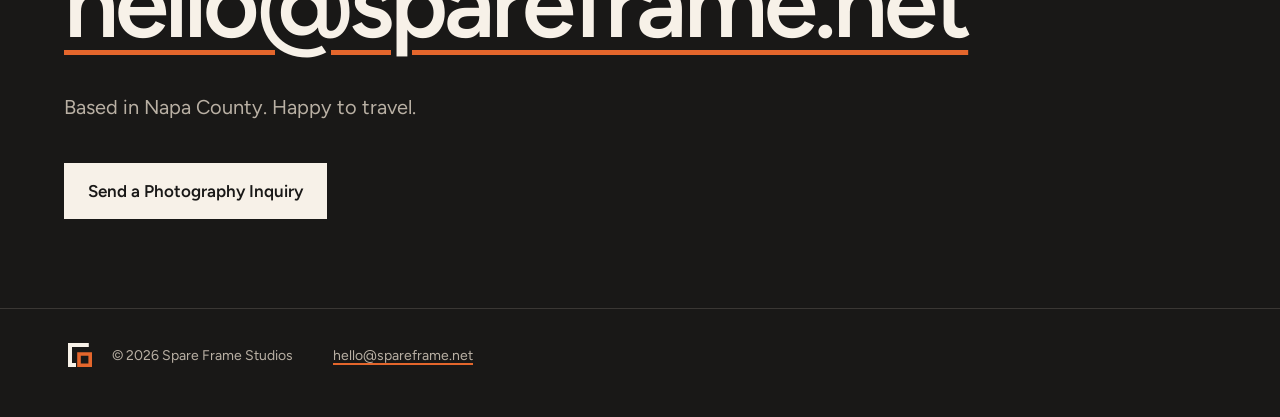
==== commit 6354201b: "Link Spare Frame’s VSCO portfolio from the main navigation" ====
--- a/about.html
+++ b/about.html
@@ -27,6 +27,7 @@
     <a class="head-logo" href="index.html" aria-label="Spare Frame Studios Home"><img src="assets/logo-reverse.svg" alt="" width="194" height="38"></a>
     <nav class="head-nav" aria-label="Main">
       <a href="about.html" aria-current="page">About</a>
+      <a href="https://spareframe.studio/">Portfolio</a>
       <a href="working-together.html">Working Together</a>
     </nav>
     <a class="head-mail" href="mailto:hello@spareframe.net">hello@spareframe.net</a>
--- a/photography.css
+++ b/photography.css
@@ -125,6 +125,10 @@
 .chapter { display: grid; grid-template-columns: minmax(0, 8fr) minmax(0, 4fr); gap: clamp(32px, 4vw, 64px); align-items: stretch; scroll-margin-top: var(--space-5); }
 .chapter--flip { grid-template-columns: minmax(0, 4fr) minmax(0, 8fr); }
 .chapter--flip > .slot { order: 2; }
+/* The large photo is at least 3:2 and grows to the height of the text column beside it, cropping instead of pushing into the gap */
+.chapter > .slot { aspect-ratio: auto; align-self: stretch; width: 100%; min-width: 0; }
+.chapter > .slot::after { content: ""; display: block; padding-top: 66.667%; }
+.chapter > .slot > * { position: absolute; inset: 0; }
 .chapter-side { display: flex; flex-direction: column; justify-content: space-between; gap: var(--space-5); }
 .chapter-num { display: flex; align-items: center; gap: var(--space-3); font-size: 15px; font-weight: 600; color: var(--text-muted); font-variant-numeric: tabular-nums; }
 .chapter-num::after { content: ""; width: 40px; height: var(--line-control); background: var(--accent); }
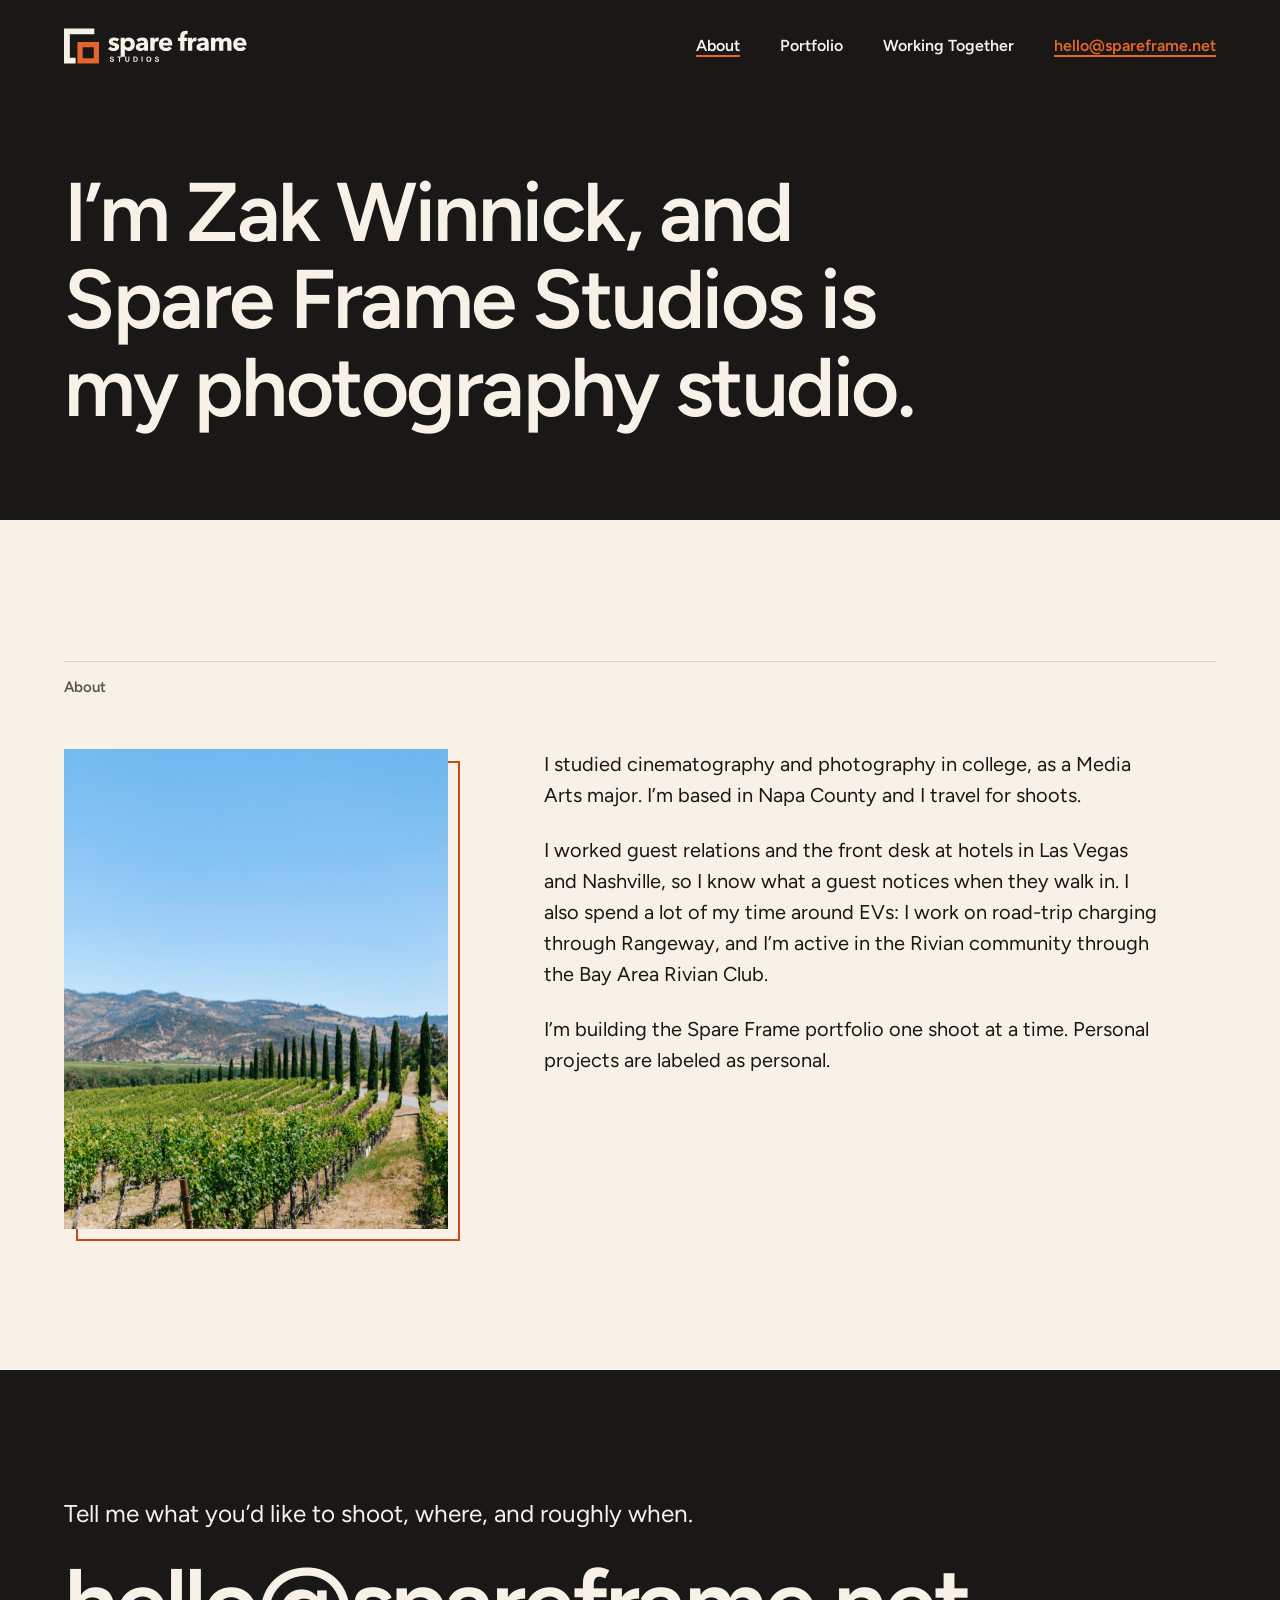
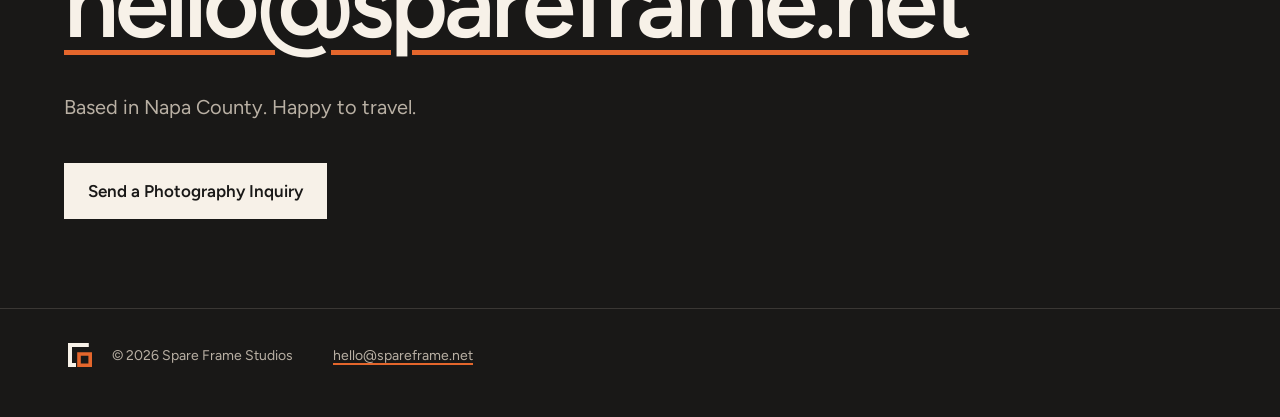
==== commit df19d0b1: "Add film rates and education line; drop hero eyebrow and short-films line Co-Authored-By: Claude Fab" ====
--- a/about.html
+++ b/about.html
@@ -44,7 +44,7 @@
     <div class="about-grid">
       <figure class="slot slot--portrait" data-slot="About: a portrait of Zak on location" data-placeholder="Unsplash: Lisha Riabinina"><img src="assets/photos/about.jpg" alt="Vineyard rows running toward hills in Napa Valley" width="1000" height="1250" loading="lazy" decoding="async"></figure>
       <div class="about-text">
-        <p>I’m based in Napa County and I travel for shoots.</p>
+        <p>I studied cinematography and photography in college, as a Media Arts major. I’m based in Napa County and I travel for shoots.</p>
         <p>I worked guest relations and the front desk at hotels in Las Vegas and Nashville, so I know what a guest notices when they walk in. I also spend a lot of my time around EVs: I work on road-trip charging through Rangeway, and I’m active in the Rivian community through the Bay Area Rivian Club.</p>
         <p>I’m building the Spare Frame portfolio one shoot at a time. Personal projects are labeled as personal.</p>
       </div>
--- a/photography.css
+++ b/photography.css
@@ -99,7 +99,6 @@
 /* Hero: the invitation on the left, one band of three tall photographs on the right, crossing from the ink onto the cream */
 .hero { display: grid; grid-template-columns: minmax(0, 5fr) minmax(0, 7fr); gap: clamp(32px, 5vw, 88px); align-items: end; padding-top: clamp(24px, 3vw, 48px); }
 .hero-copy { padding-bottom: clamp(40px, 5vw, 80px); }
-.hero .sf-label { color: var(--accent); margin-bottom: var(--space-4); }
 .hero h1 { font-size: clamp(1.75rem, 3.15vw, 3rem); line-height: 1.12; font-weight: 500; letter-spacing: -0.025em; text-wrap: pretty; }
 .hero h1 em { font-style: normal; color: var(--accent); }
 .btn { display: inline-flex; align-items: center; justify-content: center; min-height: 56px; margin-top: var(--space-5); padding: 0 var(--space-4); background: var(--text); color: var(--surface); font-size: 17px; font-weight: 600; text-decoration: none; transition: background-color .2s ease; }
@@ -136,7 +135,6 @@
 .chapter p { margin-top: var(--space-3); font-size: 18px; }
 .chapter p + p { color: var(--text-muted); }
 .slot--side::before { content: none; }
-.films { margin-top: clamp(64px, 8vw, 128px); padding-top: var(--space-4); border-top: var(--line-hair) solid var(--rule); font-size: 18px; color: var(--text-muted); }
 
 /* A wide photograph across the full page before the contact block */
 .band { margin: 0; aspect-ratio: 21 / 9; min-height: 260px; max-height: 78vh; width: 100%; overflow: hidden; background: var(--ink); }
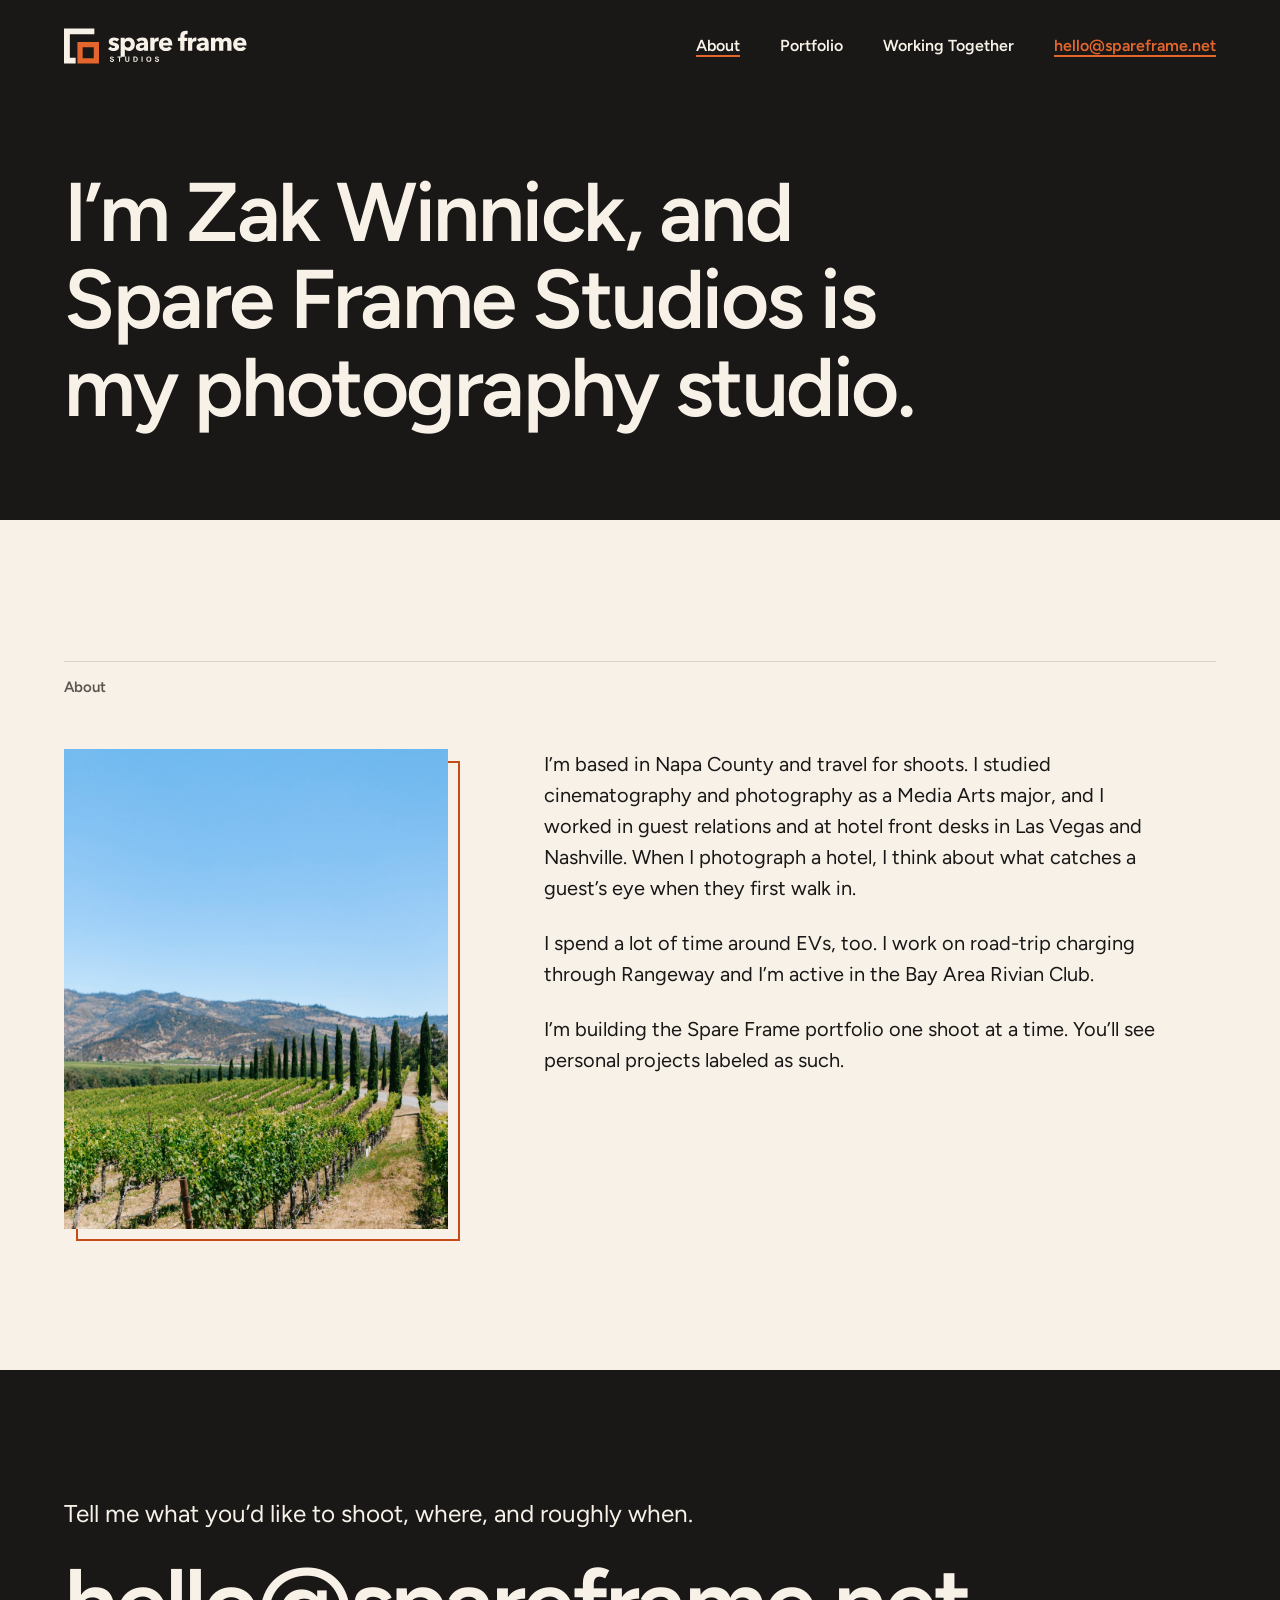
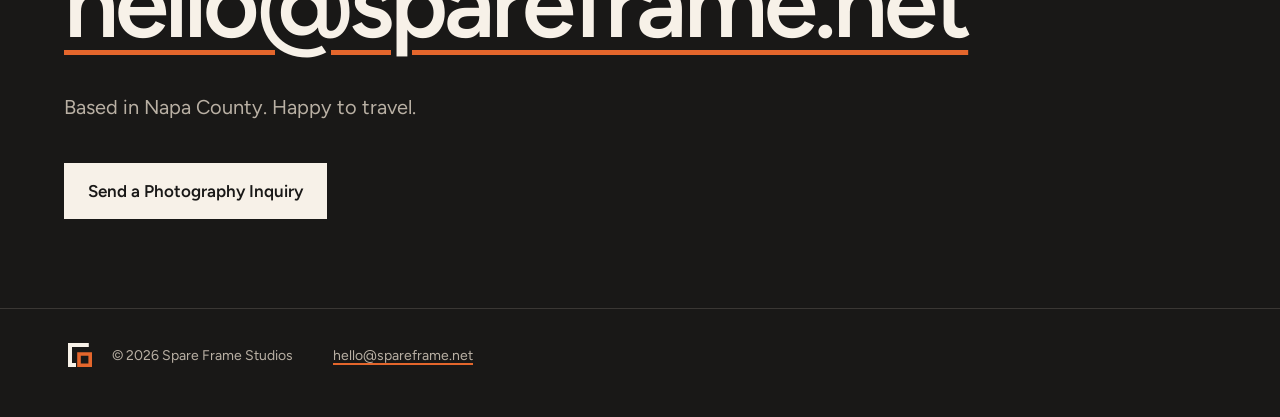
==== commit a5d6b10e: "Update About copy Co-Authored-By: Claude Fable 5.2 <noreply@anthropic.com> Claude-Session: https://c" ====
--- a/about.html
+++ b/about.html
@@ -44,9 +44,9 @@
     <div class="about-grid">
       <figure class="slot slot--portrait" data-slot="About: a portrait of Zak on location" data-placeholder="Unsplash: Lisha Riabinina"><img src="assets/photos/about.jpg" alt="Vineyard rows running toward hills in Napa Valley" width="1000" height="1250" loading="lazy" decoding="async"></figure>
       <div class="about-text">
-        <p>I studied cinematography and photography in college, as a Media Arts major. I’m based in Napa County and I travel for shoots.</p>
-        <p>I worked guest relations and the front desk at hotels in Las Vegas and Nashville, so I know what a guest notices when they walk in. I also spend a lot of my time around EVs: I work on road-trip charging through Rangeway, and I’m active in the Rivian community through the Bay Area Rivian Club.</p>
-        <p>I’m building the Spare Frame portfolio one shoot at a time. Personal projects are labeled as personal.</p>
+        <p>I’m based in Napa County and travel for shoots. I studied cinematography and photography as a Media Arts major, and I worked in guest relations and at hotel front desks in Las Vegas and Nashville. When I photograph a hotel, I think about what catches a guest’s eye when they first walk in.</p>
+        <p>I spend a lot of time around EVs, too. I work on road-trip charging through Rangeway and I’m active in the Bay Area Rivian Club.</p>
+        <p>I’m building the Spare Frame portfolio one shoot at a time. You’ll see personal projects labeled as such.</p>
       </div>
     </div>
   </section>
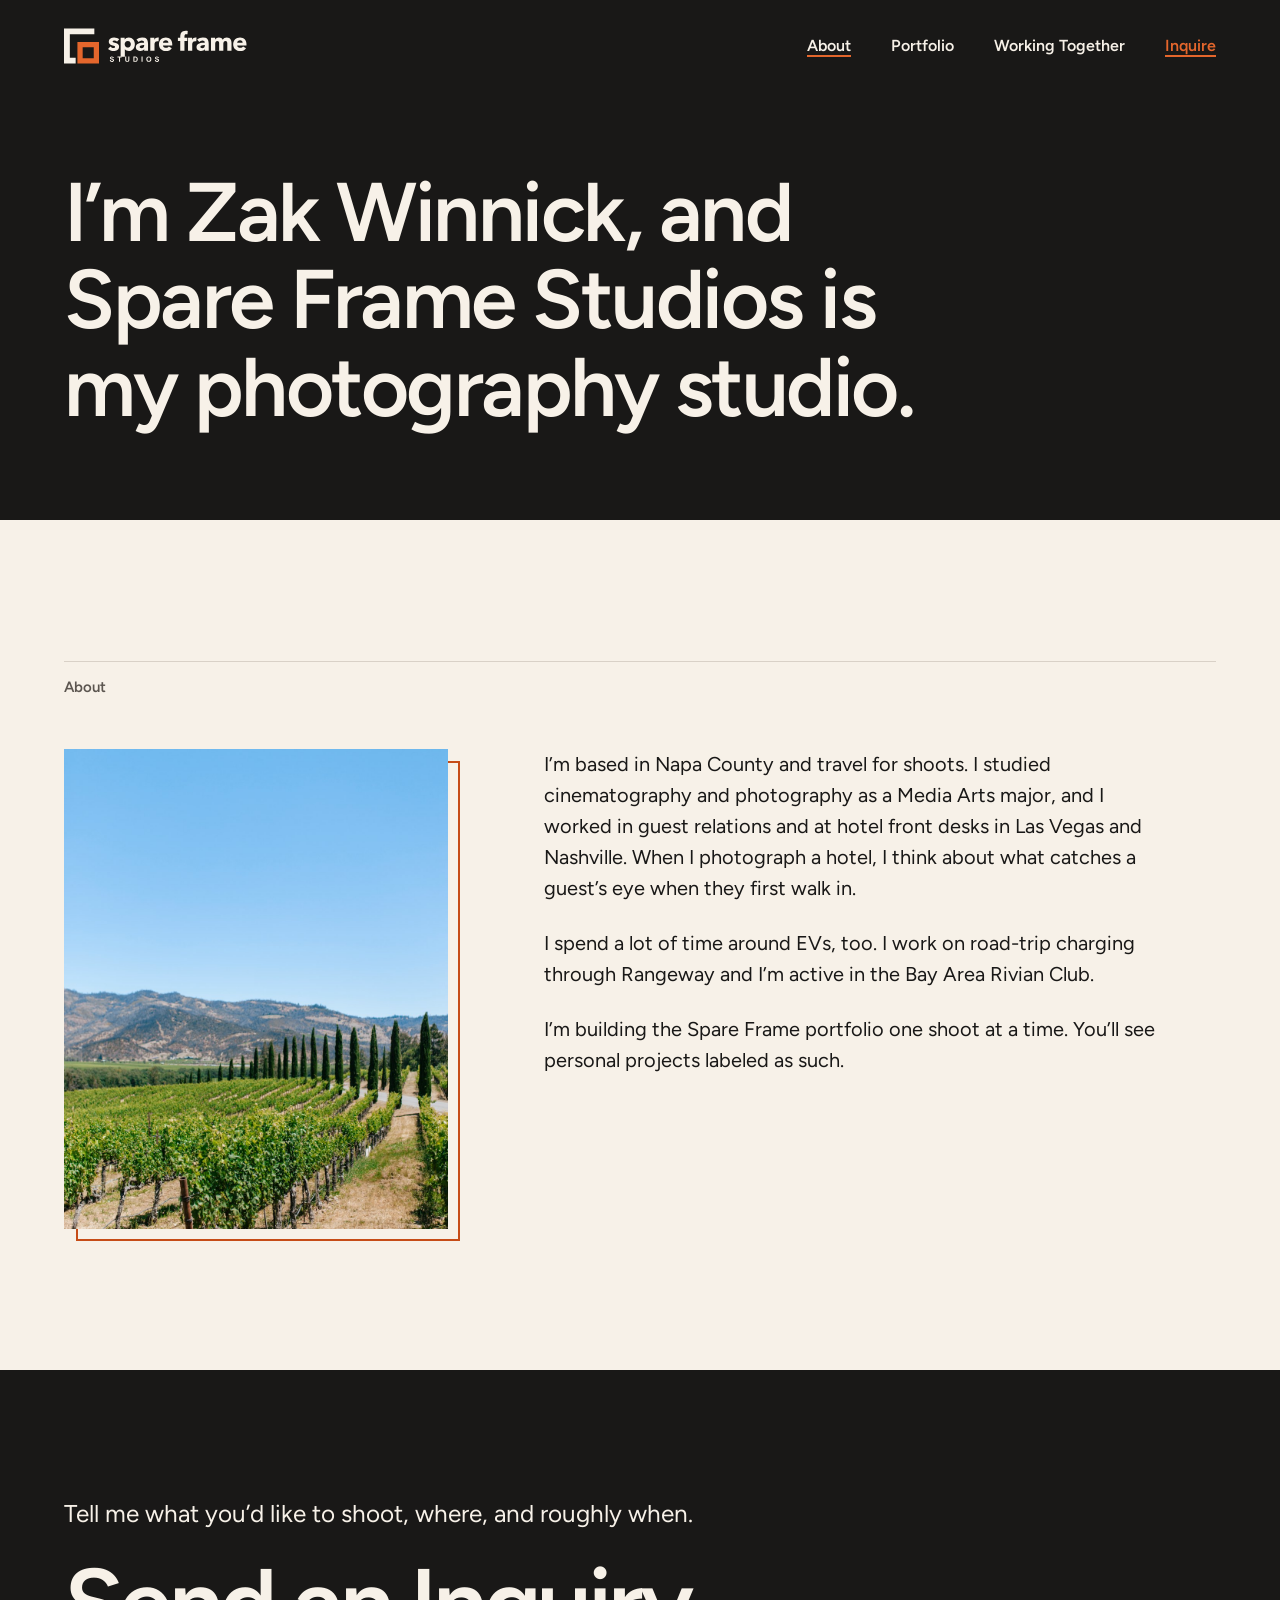
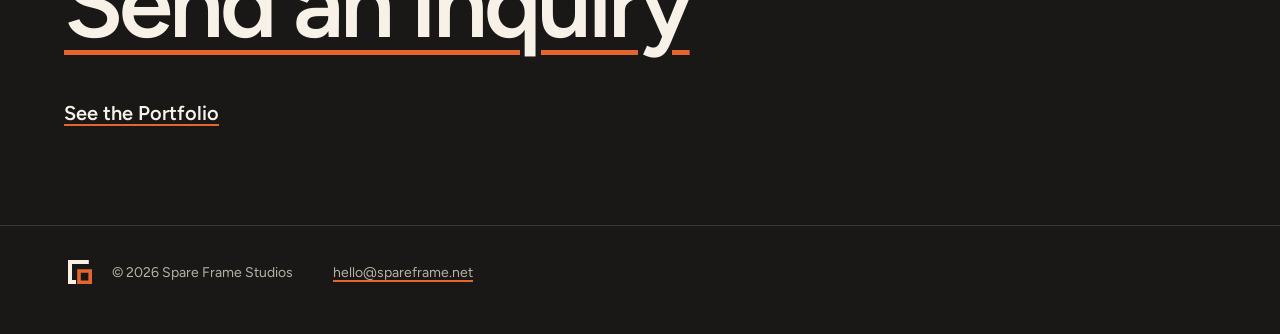
==== commit d496dbbe: "Point calls to action at the inquiry form and portfolio Co-Authored-By: Claude Fable 5.2 <noreply@an" ====
--- a/about.html
+++ b/about.html
@@ -30,7 +30,7 @@
       <a href="https://spareframe.studio/">Portfolio</a>
       <a href="working-together.html">Working Together</a>
     </nav>
-    <a class="head-mail" href="mailto:hello@spareframe.net">hello@spareframe.net</a>
+    <a class="head-mail" href="https://studio.spareframe.net/">Inquire</a>
   </header>
 
   <section class="wrap page-head" id="top">
@@ -55,9 +55,8 @@
 <div class="ground contact-ground" data-theme="dark">
   <section class="wrap contact" aria-labelledby="contact-title">
     <h2 class="sf-step" id="contact-title">Tell me what you’d like to shoot, where, and roughly when.</h2>
-    <a class="sf-email" href="mailto:hello@spareframe.net?subject=Photography%20inquiry">hello@spareframe.net</a>
-    <p class="near">Based in Napa County. Happy to travel.</p>
-    <a class="btn" href="https://studio.spareframe.net/">Send a Photography Inquiry</a>
+    <a class="sf-email" href="https://studio.spareframe.net/">Send an Inquiry</a>
+    <p class="near"><a href="https://spareframe.studio/">See the Portfolio</a></p>
   </section>
   <footer class="wrap foot sf-small">
     <div class="foot-brand"><img src="assets/mark-reverse.svg" alt="" width="32" height="32"><span>© 2026 Spare Frame Studios</span></div>
--- a/photography.css
+++ b/photography.css
@@ -66,7 +66,7 @@
 
 /* Fluid sizes that top out at the token values */
 .sf-display { font-size: clamp(2.5rem, 6.5vw, 5.5rem); text-wrap: balance; }
-.sf-email { font-size: clamp(1.5rem, 7.6vw, 7rem); }
+.sf-email { font-size: clamp(2.5rem, 7.6vw, 7rem); }
 .sf-lead-2 { font-size: clamp(1.75rem, 3.5vw, 3rem); }
 .sf-lead-3 { font-size: clamp(1.3rem, 2vw, 1.75rem); }
 .sf-quote { font-size: clamp(1.6rem, 3.3vw, 2.875rem); text-wrap: pretty; }
@@ -103,6 +103,9 @@
 .hero h1 em { font-style: normal; color: var(--accent); }
 .btn { display: inline-flex; align-items: center; justify-content: center; min-height: 56px; margin-top: var(--space-5); padding: 0 var(--space-4); background: var(--text); color: var(--surface); font-size: 17px; font-weight: 600; text-decoration: none; transition: background-color .2s ease; }
 .btn:hover { background: var(--accent); color: var(--on-accent); }
+.hero-actions { display: flex; flex-wrap: wrap; align-items: center; gap: var(--space-2) var(--space-5); margin-top: var(--space-5); }
+.hero-actions .btn { margin-top: 0; }
+.more { display: inline-flex; align-items: center; min-height: 44px; font-size: 17px; font-weight: 600; text-decoration-color: var(--accent); }
 .hero-photos { margin-right: calc(-1 * var(--pad)); margin-bottom: calc(-1 * var(--cross)); }
 .strip { display: grid; grid-template-columns: repeat(3, minmax(0, 1fr)); height: clamp(420px, 72vh, 760px); }
 .strip .slot { aspect-ratio: auto; height: 100%; min-height: 0; }
@@ -171,7 +174,8 @@
 .sf main { padding-bottom: var(--gap); }
 .contact { padding-block: clamp(72px, 10vw, 152px) clamp(56px, 7vw, 104px); }
 .contact .sf-email { display: inline-block; margin-top: var(--space-4); text-decoration-thickness: .055em; text-underline-offset: .13em; }
-.contact .near { margin-top: var(--space-5); color: var(--text-muted); }
+.contact .near { display: flex; flex-wrap: wrap; align-items: center; gap: 0 var(--space-3); margin-top: var(--space-5); color: var(--text-muted); }
+.contact .near a { display: inline-flex; align-items: center; min-height: 44px; color: var(--text); font-weight: 600; text-decoration-color: var(--accent); }
 .foot { display: flex; flex-wrap: wrap; align-items: center; gap: var(--space-3) var(--space-5); padding-block: var(--space-4) var(--space-5); border-top: var(--line-hair) solid var(--rule); color: var(--text-muted); }
 .foot-brand { display: flex; align-items: center; gap: var(--space-3); }
 .foot-brand img { width: 32px; height: 32px; }
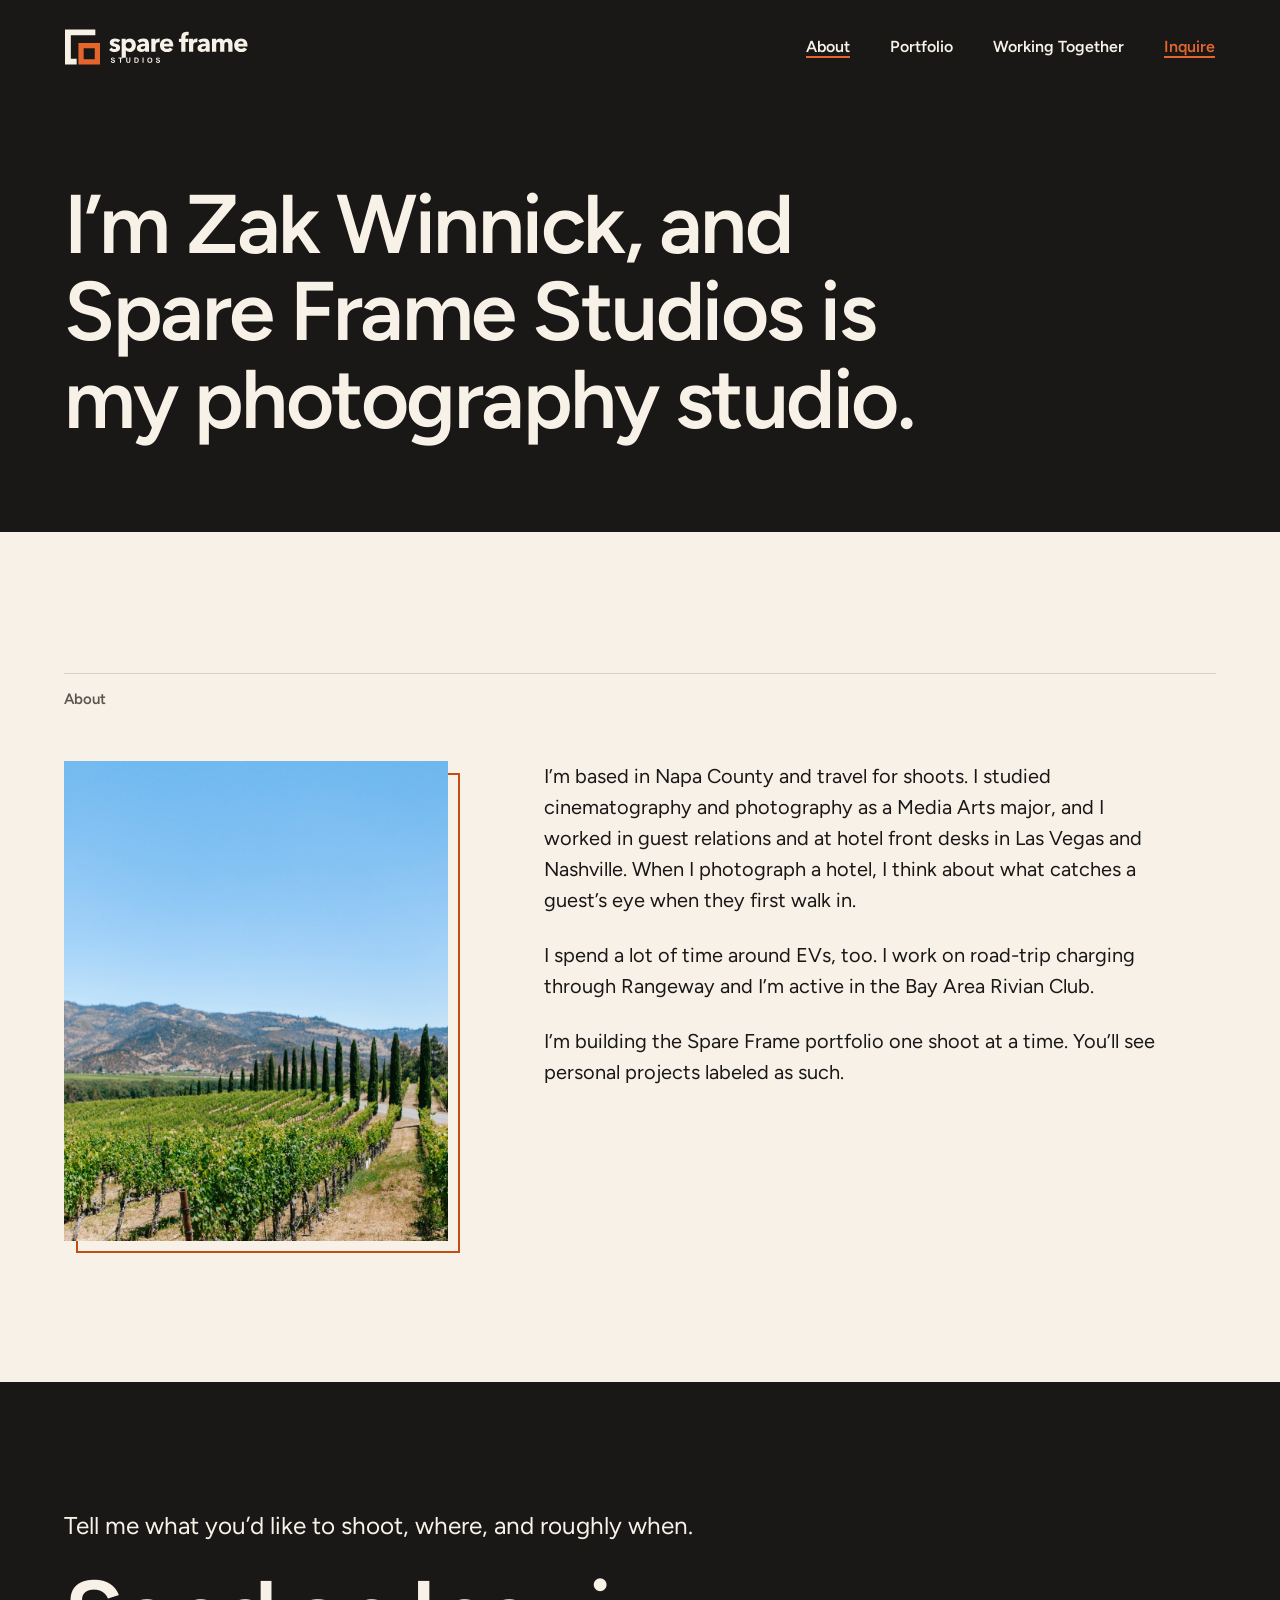
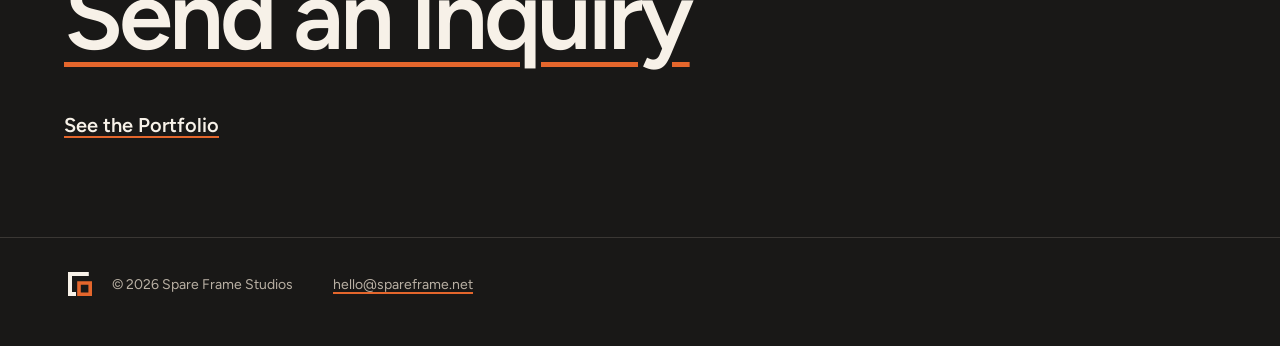
==== commit 62bc063a: "Persistent header that turns to glass on scroll Co-Authored-By: Claude Fable 5.2 <noreply@anthropic." ====
--- a/about.html
+++ b/about.html
@@ -22,15 +22,17 @@
 
 <!-- PLACEHOLDER PHOTO: the About image is a stand-in from Unsplash. Replace assets/photos/about.jpg with a portrait of Zak, update the alt text and delete data-placeholder. -->
 
-<div class="ground" data-theme="dark">
-  <header class="wrap head">
-    <a class="head-logo" href="index.html" aria-label="Spare Frame Studios Home"><img src="assets/logo-reverse.svg" alt="" width="194" height="38"></a>
-    <nav class="head-nav" aria-label="Main">
+<div class="ground ground--top" data-theme="dark">
+  <header class="head" data-head>
+    <div class="head-rail">
+      <a class="head-logo" href="index.html" aria-label="Spare Frame Studios Home"><img class="head-full" src="assets/logo-reverse.svg" alt="" width="194" height="38"><img class="head-mark" src="assets/mark-reverse.svg" alt="" width="32" height="32"></a>
+      <nav class="head-nav" aria-label="Main">
       <a href="about.html" aria-current="page">About</a>
       <a href="https://spareframe.studio/">Portfolio</a>
       <a href="working-together.html">Working Together</a>
-    </nav>
-    <a class="head-mail" href="https://studio.spareframe.net/">Inquire</a>
+      </nav>
+      <a class="head-mail" href="https://studio.spareframe.net/">Inquire</a>
+    </div>
   </header>
 
   <section class="wrap page-head" id="top">
@@ -63,5 +65,15 @@
     <a href="mailto:hello@spareframe.net">hello@spareframe.net</a>
   </footer>
 </div>
+<script>
+/* The menu is glass by default. At the very top of the page it goes clear. */
+(function () {
+  var head = document.querySelector('[data-head]');
+  if (!head) return;
+  function set() { head.classList.toggle('at-top', window.scrollY < 40); }
+  set();
+  window.addEventListener('scroll', set, { passive: true });
+})();
+</script>
 </body>
 </html>
--- a/photography.css
+++ b/photography.css
@@ -35,6 +35,7 @@
   --space-8: 160px;
   --radius-none: 0px;
   --radius-md: 8px;
+  --radius-pill: 999px;
   --line-hair: 1px;
   --line-control: 2px;
   --line-rule: 8px;
@@ -54,7 +55,7 @@
 /* Spare Frame Studios: photography site. Components. Tokens come first in photography.css. */
 .sf, .sf *, .sf *::before, .sf *::after { box-sizing: border-box; }
 html { overflow-x: clip; }
-.sf { margin: 0; background: var(--surface); color: var(--text); font-family: var(--font-sans); font-size: 20px; line-height: 1.55; -webkit-font-smoothing: antialiased; text-rendering: optimizeLegibility; overflow-x: clip; --pad: clamp(20px, 5vw, var(--space-6)); --gap: clamp(72px, 11vw, var(--space-8)); --cross: clamp(96px, 13vw, 200px); --key: 56px; }
+.sf { margin: 0; background: var(--surface); color: var(--text); font-family: var(--font-sans); font-size: 20px; line-height: 1.55; -webkit-font-smoothing: antialiased; text-rendering: optimizeLegibility; overflow-x: clip; --pad: clamp(20px, 5vw, var(--space-6)); --gap: clamp(72px, 11vw, var(--space-8)); --cross: clamp(96px, 13vw, 200px); --key: 56px; --head: 104px; }
 .sf img { display: block; max-width: 100%; }
 :where(.sf) a { color: inherit; text-decoration: underline; text-decoration-color: var(--accent); text-decoration-thickness: 2px; text-underline-offset: .22em; }
 :where(.sf) :where(h1, h2, h3, p, ol, ul, figure) { margin: 0; }
@@ -82,15 +83,24 @@
 .slot span { max-width: 22em; font-size: 13px; line-height: 1.4; color: var(--text-muted); }
 
 /* Header: the logo, two page links and the address. No menu button; on phones the links drop to a second row. */
-.head { display: flex; flex-wrap: wrap; align-items: center; justify-content: space-between; gap: 0 var(--space-5); padding-block: var(--space-4); }
+.ground--top { padding-top: var(--head); }
+.head { position: fixed; top: clamp(10px, 1.2vw, 16px); left: 0; right: 0; z-index: 50; padding-inline: var(--pad); pointer-events: none; }
+.head-rail { pointer-events: auto; display: flex; align-items: center; justify-content: space-between; gap: 0 var(--space-5); max-width: 1312px; min-height: 64px; margin-inline: auto; padding: 8px clamp(18px, 2vw, 28px); border: 1px solid rgba(247, 241, 232, .16); border-radius: var(--radius-pill); background: rgba(25, 24, 23, .94); box-shadow: 0 10px 36px rgba(25, 24, 23, .22), inset 0 1px 0 rgba(255, 255, 255, .1); transition: background-color .25s ease, border-color .25s ease, box-shadow .25s ease, padding .25s ease; }
+@supports ((-webkit-backdrop-filter: blur(1px)) or (backdrop-filter: blur(1px))) {
+  .head-rail { background: rgba(25, 24, 23, .78); -webkit-backdrop-filter: blur(24px) saturate(160%); backdrop-filter: blur(24px) saturate(160%); }
+}
+/* At the top of the page the glass clears and the menu sits straight on the ink */
+.head.at-top .head-rail { padding-inline: 0; border-color: transparent; background: transparent; box-shadow: none; -webkit-backdrop-filter: none; backdrop-filter: none; }
 .head-logo { display: block; line-height: 0; }
 .head-logo img { height: 38px; width: auto; }
+.head-logo .head-mark { display: none; }
 .head-nav { display: flex; flex-wrap: wrap; align-items: center; gap: 0 var(--space-5); margin-left: auto; }
 .head-nav, .head-mail { font-size: 16px; font-weight: 600; }
 .head-nav a, .head-mail { display: inline-flex; align-items: center; min-height: 44px; }
 .head-nav a { text-decoration-color: transparent; }
 .head-nav a:hover, .head-nav a[aria-current="page"] { text-decoration-color: var(--accent); }
-.head-mail { color: var(--accent); }
+.head-mail { color: var(--text); text-decoration-color: var(--accent); }
+.head.at-top .head-mail { color: var(--accent); }
 
 /* Inner pages open with the header and one headline on ink */
 .page-head { padding-block: clamp(40px, 6vw, 88px) clamp(48px, 7vw, 104px); }
@@ -124,7 +134,7 @@
 .shoot-head { display: grid; grid-template-columns: minmax(0, 7fr) minmax(0, 5fr); gap: var(--space-6); align-items: end; margin-bottom: clamp(64px, 8vw, 128px); }
 .shoot-intro { max-width: 30em; font-size: 18px; }
 .chapters { list-style: none; padding: 0; display: grid; gap: clamp(72px, 9vw, 144px); }
-.chapter { display: grid; grid-template-columns: minmax(0, 8fr) minmax(0, 4fr); gap: clamp(32px, 4vw, 64px); align-items: stretch; scroll-margin-top: var(--space-5); }
+.chapter { display: grid; grid-template-columns: minmax(0, 8fr) minmax(0, 4fr); gap: clamp(32px, 4vw, 64px); align-items: stretch; scroll-margin-top: calc(var(--head) + var(--space-3)); }
 .chapter--flip { grid-template-columns: minmax(0, 4fr) minmax(0, 8fr); }
 .chapter--flip > .slot { order: 2; }
 /* The large photo is at least 3:2 and grows to the height of the text column beside it, cropping instead of pushing into the gap */
@@ -197,6 +207,7 @@
 @media (max-width: 820px) {
   .sf { font-size: 18px; --cross: 72px; }
   .head-logo img { height: 30px; }
+  .head-rail { min-height: 56px; }
   .head-nav, .head-mail { font-size: 15px; }
   .head-nav { gap: 0 var(--space-4); }
   .about-grid { grid-template-columns: 1fr; gap: var(--space-5); }
@@ -209,13 +220,35 @@
 }
 
 @media (max-width: 600px) {
-  .head { column-gap: var(--space-3); }
-  .head-nav { order: 3; flex-basis: 100%; margin-left: 0; }
   .chapter-side { grid-template-columns: 1fr; }
   .slot--side { display: none; }
   .band { aspect-ratio: 4 / 3; }
 }
 
+/* Small screens: the glass bar is one row, the mark and the links. At the top of the page it opens to two rows with the full logo. */
+@media (max-width: 720px) {
+  .sf { --head: 128px; }
+  .head-rail { flex-wrap: nowrap; column-gap: 12px; padding: 2px 14px; }
+  .head.at-top .head-rail { flex-wrap: wrap; column-gap: var(--space-3); }
+  .head-nav, .head-mail { font-size: 13px; }
+  .head-nav { gap: 0 12px; flex-wrap: nowrap; white-space: nowrap; }
+  .head-mail { white-space: nowrap; }
+  .head-logo .head-full { display: none; }
+  .head-logo .head-mark { display: block; height: 26px; }
+  /* At the top: full logo and Inquire on one row, the links on a second */
+  .head.at-top .head-rail { padding-block: 8px; }
+  .head.at-top .head-logo .head-full { display: block; }
+  .head.at-top .head-logo .head-mark { display: none; }
+  .head.at-top .head-nav { order: 3; flex-basis: 100%; margin-left: 0; gap: 0 var(--space-4); }
+  .head.at-top .head-nav, .head.at-top .head-mail { font-size: 15px; }
+}
+
+@media (max-width: 340px) {
+  .head-nav, .head-mail { font-size: 12px; }
+  .head-nav { gap: 0 8px; }
+  .head-rail { column-gap: 8px; padding-inline: 10px; }
+}
+
 @media (prefers-reduced-motion: reduce) {
   .sf *, .sf *::before, .sf *::after { transition: none !important; }
 }
